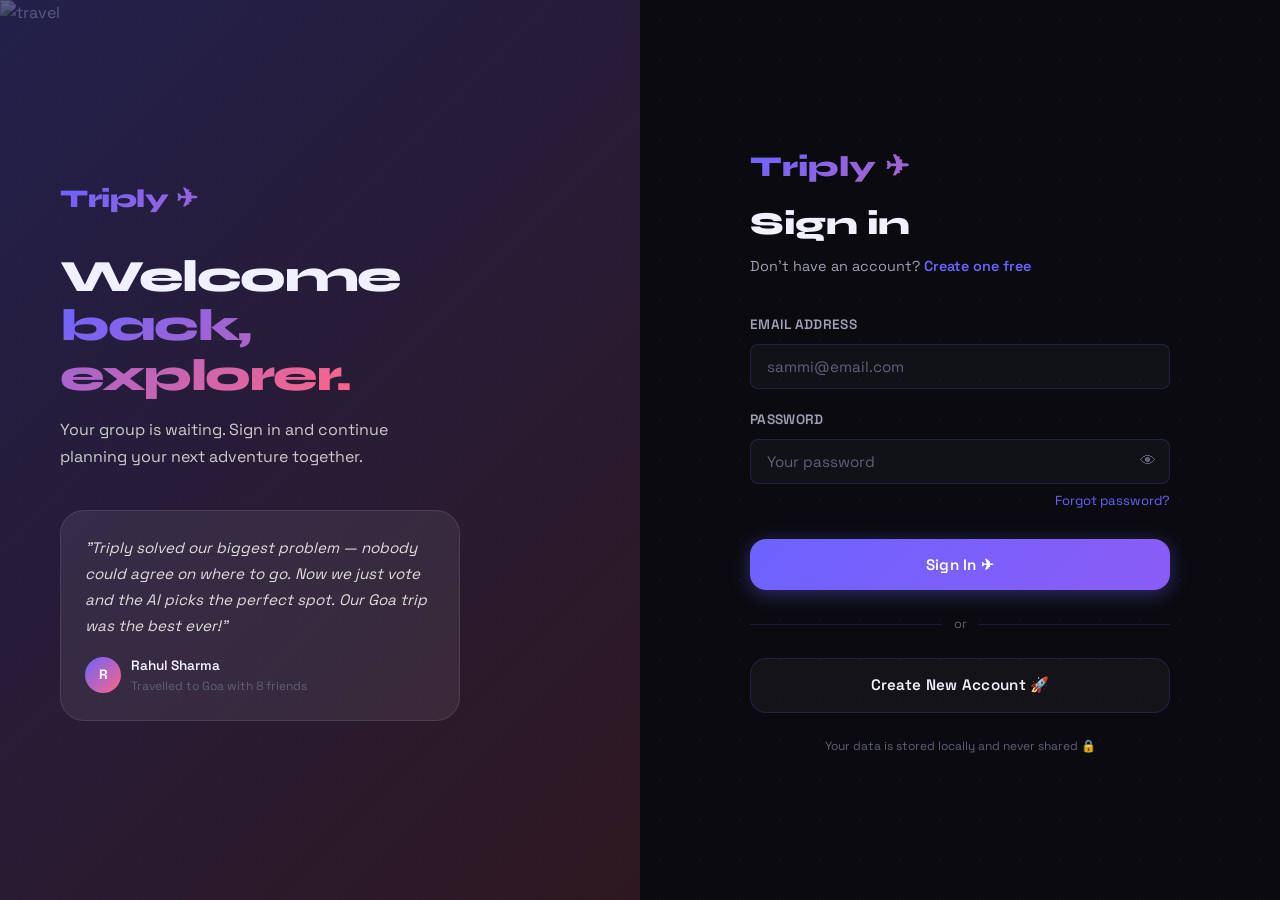
==== frontend/dashboard.html @ b946ca3f "Add files via upload" ====
<!DOCTYPE html>
<html lang="en">
<head>
  <meta charset="UTF-8"/>
  <meta name="viewport" content="width=device-width, initial-scale=1.0"/>
  <title>Triply — Dashboard</title>
  <link rel="stylesheet" href="style.css"/>
  <style>
    .dashboard-page { padding-top: 80px; min-height: 100vh; }
    .dashboard-header {
      background: linear-gradient(135deg, rgba(108,99,255,0.1), rgba(255,101,132,0.08));
      border-bottom: 1px solid var(--border);
      padding: 48px 0;
      margin-bottom: 48px;
    }
    .profile-row {
      display: flex;
      align-items: center;
      gap: 24px;
      margin-bottom: 32px;
    }
    .profile-avatar {
      width: 80px; height: 80px;
      border-radius: 50%;
      background: linear-gradient(135deg, var(--accent-1), var(--accent-2));
      display: flex; align-items: center; justify-content: center;
      font-family: var(--font-display);
      font-size: 2rem;
      font-weight: 800;
      color: white;
      flex-shrink: 0;
      box-shadow: 0 0 30px rgba(108,99,255,0.4);
    }
    .profile-info h1 {
      font-family: var(--font-display);
      font-size: 2rem;
      font-weight: 800;
      letter-spacing: -1px;
      margin-bottom: 4px;
    }
    .profile-info p {
      color: var(--text-secondary);
      font-size: 0.9rem;
    }
    .profile-badges {
      display: flex;
      gap: 10px;
      flex-wrap: wrap;
      margin-top: 8px;
    }
    .profile-badge {
      display: inline-flex;
      align-items: center;
      gap: 6px;
      background: var(--bg-glass);
      border: 1px solid var(--border);
      border-radius: 50px;
      padding: 4px 12px;
      font-size: 0.78rem;
      color: var(--text-secondary);
    }
    .dashboard-grid {
      display: grid;
      grid-template-columns: 300px 1fr;
      gap: 32px;
      align-items: start;
    }
    .sidebar-card {
      background: var(--bg-card);
      border: 1px solid var(--border);
      border-radius: var(--radius-lg);
      padding: 24px;
      margin-bottom: 20px;
    }
    .sidebar-card h3 {
      font-family: var(--font-display);
      font-size: 0.85rem;
      font-weight: 700;
      color: var(--text-secondary);
      text-transform: uppercase;
      letter-spacing: 0.5px;
      margin-bottom: 16px;
    }
    .pref-tag {
      display: inline-block;
      background: rgba(108,99,255,0.12);
      color: var(--accent-1);
      border: 1px solid rgba(108,99,255,0.2);
      border-radius: 50px;
      padding: 4px 12px;
      font-size: 0.78rem;
      font-weight: 600;
      margin: 3px;
    }
    .info-row {
      display: flex;
      justify-content: space-between;
      align-items: center;
      padding: 10px 0;
      border-bottom: 1px solid var(--border);
      font-size: 0.88rem;
    }
    .info-row:last-child { border-bottom: none; }
    .info-label { color: var(--text-muted); }
    .info-value { font-weight: 600; color: var(--text-primary); }
    .quick-actions {
      display: grid;
      grid-template-columns: 1fr 1fr;
      gap: 12px;
      margin-bottom: 32px;
    }
    .quick-action {
      background: var(--bg-card);
      border: 1px solid var(--border);
      border-radius: var(--radius-lg);
      padding: 20px;
      cursor: pointer;
      transition: var(--transition);
      text-decoration: none;
      display: flex;
      flex-direction: column;
      gap: 8px;
    }
    .quick-action:hover {
      border-color: var(--border-hover);
      transform: translateY(-4px);
      box-shadow: var(--shadow-glow);
    }
    .quick-action-icon { font-size: 1.8rem; }
    .quick-action-title {
      font-family: var(--font-display);
      font-size: 0.95rem;
      font-weight: 700;
    }
    .quick-action-sub {
      font-size: 0.78rem;
      color: var(--text-secondary);
    }
    .groups-section h2 {
      font-family: var(--font-display);
      font-size: 1.3rem;
      font-weight: 700;
      margin-bottom: 16px;
    }
    .group-card {
      background: var(--bg-card);
      border: 1px solid var(--border);
      border-radius: var(--radius-lg);
      padding: 20px 24px;
      display: flex;
      align-items: center;
      gap: 16px;
      margin-bottom: 12px;
      transition: var(--transition);
      cursor: pointer;
    }
    .group-card:hover {
      border-color: var(--border-hover);
      box-shadow: var(--shadow-glow);
      transform: translateX(4px);
    }
    .group-icon {
      width: 48px; height: 48px;
      border-radius: var(--radius-md);
      background: linear-gradient(135deg, rgba(108,99,255,0.2), rgba(255,101,132,0.15));
      border: 1px solid rgba(108,99,255,0.3);
      display: flex; align-items: center; justify-content: center;
      font-size: 1.4rem;
      flex-shrink: 0;
    }
    .group-info { flex: 1; }
    .group-name {
      font-family: var(--font-display);
      font-size: 1rem;
      font-weight: 700;
      margin-bottom: 3px;
    }
    .group-meta {
      font-size: 0.8rem;
      color: var(--text-muted);
    }
    .group-arrow {
      color: var(--text-muted);
      font-size: 1.1rem;
      transition: var(--transition);
    }
    .group-card:hover .group-arrow {
      color: var(--accent-1);
      transform: translateX(4px);
    }
    .empty-state {
      text-align: center;
      padding: 48px 24px;
      background: var(--bg-card);
      border: 1px dashed var(--border);
      border-radius: var(--radius-lg);
    }
    .empty-emoji { font-size: 3rem; margin-bottom: 12px; display: block; }
    .empty-text  { color: var(--text-secondary); font-size: 0.9rem; margin-bottom: 20px; }
    .logout-btn {
      display: flex;
      align-items: center;
      gap: 8px;
      background: rgba(255,101,132,0.1);
      border: 1px solid rgba(255,101,132,0.2);
      border-radius: var(--radius-md);
      padding: 10px 16px;
      color: var(--accent-2);
      font-size: 0.85rem;
      font-weight: 600;
      cursor: pointer;
      transition: var(--transition);
    }
    .logout-btn:hover {
      background: rgba(255,101,132,0.2);
      border-color: var(--accent-2);
    }
    @media (max-width: 768px) {
      .dashboard-grid  { grid-template-columns: 1fr; }
      .quick-actions   { grid-template-columns: 1fr 1fr; }
      .profile-row     { flex-direction: column; text-align: center; }
      .profile-badges  { justify-content: center; }
    }
  </style>
</head>
<body>
  <div class="bg-grid"></div>

  <!-- NAVBAR -->
  <nav class="navbar">
    <div class="container">
      <a href="index.html" class="logo">Triply ✈</a>
      <ul class="nav-links">
        <li><a href="index.html">Home</a></li>
        <li><a href="vote.html">Vote</a></li>
        <li><a href="results.html">Results</a></li>
      </ul>
      <button class="logout-btn" onclick="logout()">🚪 Logout</button>
    </div>
  </nav>

  <div class="dashboard-page">

    <!-- HEADER -->
    <div class="dashboard-header">
      <div class="container">
        <div class="profile-row">
          <div class="profile-avatar" id="dashAvatar">U</div>
          <div class="profile-info">
            <h1 id="dashName">Loading...</h1>
            <p id="dashEmail">—</p>
            <div class="profile-badges">
              <span class="profile-badge">📱 <span id="dashPhone">—</span></span>
              <span class="profile-badge">🎂 <span id="dashDob">—</span></span>
              <span class="profile-badge">✈️ Triply Member</span>
            </div>
          </div>
        </div>

        <!-- Stats -->
        <div class="stats-grid" style="max-width: 600px;">
          <div class="stat-card">
            <div class="stat-value" id="dashGroups">0</div>
            <div class="stat-label">Groups</div>
          </div>
          <div class="stat-card">
            <div class="stat-value" id="dashBudget">—</div>
            <div class="stat-label">Budget Style</div>
          </div>
          <div class="stat-card">
            <div class="stat-value" id="dashDuration">—</div>
            <div class="stat-label">Avg Trip</div>
          </div>
          <div class="stat-card">
            <div class="stat-value" id="dashStyles">—</div>
            <div class="stat-label">Travel Styles</div>
          </div>
        </div>
      </div>
    </div>

    <!-- MAIN CONTENT -->
    <div class="container" style="padding-bottom: 80px;">
      <div class="dashboard-grid">

        <!-- SIDEBAR -->
        <div>
          <!-- Personal Info -->
          <div class="sidebar-card">
            <h3>👤 Personal Info</h3>
            <div class="info-row">
              <span class="info-label">Full Name</span>
              <span class="info-value" id="sidebarName">—</span>
            </div>
            <div class="info-row">
              <span class="info-label">Email</span>
              <span class="info-value" id="sidebarEmail" style="font-size:0.82rem;">—</span>
            </div>
            <div class="info-row">
              <span class="info-label">Phone</span>
              <span class="info-value" id="sidebarPhone">—</span>
            </div>
            <div class="info-row">
              <span class="info-label">Date of Birth</span>
              <span class="info-value" id="sidebarDob">—</span>
            </div>
            <div class="info-row">
              <span class="info-label">Member Since</span>
              <span class="info-value" id="sidebarJoined">—</span>
            </div>
          </div>

          <!-- Travel Preferences -->
          <div class="sidebar-card">
            <h3>🧳 Travel Preferences</h3>
            <div class="info-row">
              <span class="info-label">Budget</span>
              <span class="info-value" id="sidebarBudget">—</span>
            </div>
            <div class="info-row">
              <span class="info-label">Duration</span>
              <span class="info-value" id="sidebarDuration">—</span>
            </div>
            <div style="margin-top: 12px;">
              <div class="info-label" style="margin-bottom: 8px;">Travel Styles</div>
              <div id="sidebarStyleTags"></div>
            </div>
            <div style="margin-top: 12px;">
              <div class="info-label" style="margin-bottom: 8px;">Favourite Destinations</div>
              <div id="sidebarFavDests"></div>
            </div>
          </div>

          <!-- Danger zone -->
          <div class="sidebar-card" style="border-color: rgba(255,101,132,0.2);">
            <h3>⚙️ Account</h3>
            <button class="logout-btn w-full" onclick="logout()" style="width:100%;justify-content:center;">
              🚪 Sign Out
            </button>
          </div>
        </div>

        <!-- MAIN -->
        <div>

          <!-- Quick Actions -->
          <h2 style="font-family:var(--font-display);font-size:1.3rem;font-weight:700;margin-bottom:16px;">
            Quick Actions
          </h2>
          <div class="quick-actions">
            <a href="index.html#create-group" class="quick-action">
              <div class="quick-action-icon">🧑‍🤝‍🧑</div>
              <div class="quick-action-title">Create Group</div>
              <div class="quick-action-sub">Start a new trip with friends</div>
            </a>
            <a href="vote.html" class="quick-action">
              <div class="quick-action-icon">🗳️</div>
              <div class="quick-action-title">Vote Now</div>
              <div class="quick-action-sub">Swipe on destinations</div>
            </a>
            <a href="results.html" class="quick-action">
              <div class="quick-action-icon">✨</div>
              <div class="quick-action-title">View Results</div>
              <div class="quick-action-sub">See your group's picks</div>
            </a>
            <a href="index.html#destinations" class="quick-action">
              <div class="quick-action-icon">🌍</div>
              <div class="quick-action-title">Explore</div>
              <div class="quick-action-sub">Browse destinations</div>
            </a>
          </div>

          <!-- My Groups -->
          <div class="groups-section">
            <h2>🧳 My Groups</h2>
            <div id="groupsList">
              <!-- Filled by JS -->
            </div>
          </div>

        </div>
      </div>
    </div>
  </div>

  <div class="toast-container" id="toastContainer"></div>
  <script src="app.js"></script>
  <script>
    window.addEventListener('DOMContentLoaded', () => {
      const saved = localStorage.getItem('triply_user');
      if (!saved) {
        window.location.href = 'login.html';
        return;
      }

      try {
        const user  = JSON.parse(saved);
        const prefs = user.travel_preferences || {};

        // Header
        document.getElementById('dashAvatar').textContent  = user.name?.[0]?.toUpperCase() || 'U';
        document.getElementById('dashName').textContent    = user.name || '—';
        document.getElementById('dashEmail').textContent   = user.email || '—';
        document.getElementById('dashPhone').textContent   = user.phone || '—';
        document.getElementById('dashDob').textContent     = user.dob || '—';

        // Stats
        document.getElementById('dashGroups').textContent  = (user.groups || []).length;
        document.getElementById('dashBudget').textContent  = capitalize(prefs.budget || '—');
        document.getElementById('dashDuration').textContent= (prefs.trip_duration || '—') + (prefs.trip_duration ? 'd' : '');
        document.getElementById('dashStyles').textContent  = (prefs.travel_styles || []).length;

        // Sidebar personal
        document.getElementById('sidebarName').textContent    = user.name || '—';
        document.getElementById('sidebarEmail').textContent   = user.email || '—';
        document.getElementById('sidebarPhone').textContent   = user.phone || '—';
        document.getElementById('sidebarDob').textContent     = user.dob || '—';
        document.getElementById('sidebarJoined').textContent  = user.created_at
          ? new Date(user.created_at).toLocaleDateString('en-IN', {day:'numeric',month:'short',year:'numeric'})
          : 'Today';

        // Sidebar prefs
        document.getElementById('sidebarBudget').textContent   = capitalize(prefs.budget || '—');
        document.getElementById('sidebarDuration').textContent = prefs.trip_duration ? prefs.trip_duration + ' days' : '—';

        // Style tags
        const styleEl = document.getElementById('sidebarStyleTags');
        const styles  = prefs.travel_styles || [];
        styleEl.innerHTML = styles.length > 0
          ? styles.map(s => `<span class="pref-tag">${s}</span>`).join('')
          : '<span style="color:var(--text-muted);font-size:0.85rem;">Not set</span>';

        // Fav destinations
        const destEl = document.getElementById('sidebarFavDests');
        const dests  = prefs.fav_destinations || [];
        destEl.innerHTML = dests.length > 0
          ? dests.map(d => `<span class="pref-tag">✈️ ${d}</span>`).join('')
          : '<span style="color:var(--text-muted);font-size:0.85rem;">Not set</span>';

        // Groups
        renderGroups(user.groups || []);

      } catch(e) {
        window.location.href = 'login.html';
      }
    });

    function renderGroups(groups) {
      const list = document.getElementById('groupsList');
      if (!groups || groups.length === 0) {
        list.innerHTML = `
          <div class="empty-state">
            <span class="empty-emoji">✈️</span>
            <p class="empty-text">No groups yet! Create your first trip group.</p>
            <a href="index.html#create-group" class="btn btn-primary">
              Create a Group 🧑‍🤝‍🧑
            </a>
          </div>`;
        return;
      }

      list.innerHTML = groups.map((g, i) => `
        <div class="group-card" onclick="goToGroup('${g.group_id}')">
          <div class="group-icon">✈️</div>
          <div class="group-info">
            <div class="group-name">${g.group_name}</div>
            <div class="group-meta">
              ID: ${g.group_id} &nbsp;·&nbsp;
              Joined ${new Date(g.joined_at).toLocaleDateString('en-IN', {day:'numeric',month:'short',year:'numeric'})}
            </div>
          </div>
          <span class="group-arrow">→</span>
        </div>
      `).join('');
    }

    function goToGroup(groupId) {
      localStorage.setItem('triply_group_id', JSON.stringify(groupId));
      window.location.href = 'results.html';
    }

    function logout() {
      localStorage.removeItem('triply_user');
      localStorage.removeItem('triply_group_id');
      localStorage.removeItem('triply_voter_name');
      localStorage.removeItem('triply_group_name');
      showToast('Logged out successfully 👋');
      setTimeout(() => window.location.href = 'login.html', 800);
    }

    function capitalize(s) {
      return s ? s.charAt(0).toUpperCase() + s.slice(1) : '—';
    }
  </script>
</body>
</html>
---- frontend/style.css ----
/* ── Google Fonts ─────────────────────────────────────────────────────────── */
@import url('https://fonts.googleapis.com/css2?family=Syne:wght@400;600;700;800&family=Space+Grotesk:wght@300;400;500;600&display=swap');

/* ── CSS Variables ────────────────────────────────────────────────────────── */
:root {
  --bg-primary:    #0a0a0f;
  --bg-secondary:  #111118;
  --bg-card:       #16161f;
  --bg-glass:      rgba(255, 255, 255, 0.04);
  --accent-1:      #6c63ff;
  --accent-2:      #ff6584;
  --accent-3:      #43e97b;
  --accent-gold:   #ffd700;
  --text-primary:  #f0f0ff;
  --text-secondary:#a0a0b8;
  --text-muted:    #606078;
  --border:        rgba(108, 99, 255, 0.2);
  --border-hover:  rgba(108, 99, 255, 0.6);
  --shadow-glow:   0 0 40px rgba(108, 99, 255, 0.15);
  --shadow-card:   0 8px 32px rgba(0, 0, 0, 0.4);
  --radius-sm:     8px;
  --radius-md:     16px;
  --radius-lg:     24px;
  --radius-xl:     32px;
  --font-display:  'Syne', sans-serif;
  --font-body:     'Space Grotesk', sans-serif;
  --transition:    all 0.3s cubic-bezier(0.4, 0, 0.2, 1);
}

/* ── Reset ────────────────────────────────────────────────────────────────── */
*, *::before, *::after {
  margin: 0;
  padding: 0;
  box-sizing: border-box;
}

html { scroll-behavior: smooth; }

body {
  font-family: var(--font-body);
  background: var(--bg-primary);
  color: var(--text-primary);
  min-height: 100vh;
  overflow-x: hidden;
  line-height: 1.6;
}

/* ── Scrollbar ────────────────────────────────────────────────────────────── */
::-webkit-scrollbar { width: 6px; }
::-webkit-scrollbar-track { background: var(--bg-primary); }
::-webkit-scrollbar-thumb {
  background: var(--accent-1);
  border-radius: 3px;
}

/* ── Animated Background ──────────────────────────────────────────────────── */
.bg-animation {
  position: fixed;
  top: 0; left: 0;
  width: 100%; height: 100%;
  pointer-events: none;
  z-index: 0;
  overflow: hidden;
}

.bg-animation::before {
  content: '';
  position: absolute;
  width: 600px; height: 600px;
  background: radial-gradient(circle, rgba(108,99,255,0.08) 0%, transparent 70%);
  top: -200px; left: -200px;
  animation: float1 20s ease-in-out infinite;
}

.bg-animation::after {
  content: '';
  position: absolute;
  width: 500px; height: 500px;
  background: radial-gradient(circle, rgba(255,101,132,0.06) 0%, transparent 70%);
  bottom: -150px; right: -150px;
  animation: float2 25s ease-in-out infinite;
}

@keyframes float1 {
  0%, 100% { transform: translate(0, 0) scale(1); }
  33%       { transform: translate(100px, 50px) scale(1.1); }
  66%       { transform: translate(50px, 100px) scale(0.9); }
}

@keyframes float2 {
  0%, 100% { transform: translate(0, 0) scale(1); }
  33%       { transform: translate(-80px, -60px) scale(1.1); }
  66%       { transform: translate(-40px, -100px) scale(0.95); }
}

/* ── Grid dots background ─────────────────────────────────────────────────── */
.bg-grid {
  position: fixed;
  top: 0; left: 0;
  width: 100%; height: 100%;
  pointer-events: none;
  z-index: 0;
  background-image:
    radial-gradient(circle, rgba(108,99,255,0.15) 1px, transparent 1px);
  background-size: 40px 40px;
  opacity: 0.4;
}

/* ── Layout ───────────────────────────────────────────────────────────────── */
.container {
  max-width: 1100px;
  margin: 0 auto;
  padding: 0 24px;
  position: relative;
  z-index: 1;
}

/* ── Navbar ───────────────────────────────────────────────────────────────── */
.navbar {
  position: fixed;
  top: 0; left: 0; right: 0;
  z-index: 100;
  padding: 16px 0;
  background: rgba(10, 10, 15, 0.8);
  backdrop-filter: blur(20px);
  border-bottom: 1px solid var(--border);
}

.navbar .container {
  display: flex;
  align-items: center;
  justify-content: space-between;
}

.logo {
  font-family: var(--font-display);
  font-size: 1.6rem;
  font-weight: 800;
  background: linear-gradient(135deg, var(--accent-1), var(--accent-2));
  -webkit-background-clip: text;
  -webkit-text-fill-color: transparent;
  background-clip: text;
  text-decoration: none;
  letter-spacing: -0.5px;
}

.nav-links {
  display: flex;
  gap: 32px;
  list-style: none;
}

.nav-links a {
  color: var(--text-secondary);
  text-decoration: none;
  font-size: 0.9rem;
  font-weight: 500;
  transition: var(--transition);
  letter-spacing: 0.3px;
}

.nav-links a:hover { color: var(--accent-1); }

/* ── Hero Section ─────────────────────────────────────────────────────────── */
.hero {
  min-height: 100vh;
  display: flex;
  align-items: center;
  padding-top: 80px;
}

.hero-content {
  max-width: 700px;
}

.hero-badge {
  display: inline-flex;
  align-items: center;
  gap: 8px;
  background: var(--bg-glass);
  border: 1px solid var(--border);
  border-radius: 50px;
  padding: 8px 16px;
  font-size: 0.8rem;
  color: var(--accent-1);
  font-weight: 600;
  letter-spacing: 0.5px;
  text-transform: uppercase;
  margin-bottom: 24px;
  animation: fadeInUp 0.6s ease forwards;
}

.hero-badge::before {
  content: '';
  width: 6px; height: 6px;
  background: var(--accent-3);
  border-radius: 50%;
  animation: pulse 2s ease infinite;
}

@keyframes pulse {
  0%, 100% { opacity: 1; transform: scale(1); }
  50%       { opacity: 0.5; transform: scale(1.5); }
}

.hero h1 {
  font-family: var(--font-display);
  font-size: clamp(2.8rem, 6vw, 5rem);
  font-weight: 800;
  line-height: 1.1;
  letter-spacing: -2px;
  margin-bottom: 24px;
  animation: fadeInUp 0.6s ease 0.1s both;
}

.hero h1 .gradient-text {
  background: linear-gradient(135deg, var(--accent-1) 0%, var(--accent-2) 50%, var(--accent-gold) 100%);
  -webkit-background-clip: text;
  -webkit-text-fill-color: transparent;
  background-clip: text;
}

.hero p {
  font-size: 1.15rem;
  color: var(--text-secondary);
  margin-bottom: 40px;
  max-width: 540px;
  line-height: 1.8;
  animation: fadeInUp 0.6s ease 0.2s both;
}

.hero-buttons {
  display: flex;
  gap: 16px;
  flex-wrap: wrap;
  animation: fadeInUp 0.6s ease 0.3s both;
}

/* ── Buttons ──────────────────────────────────────────────────────────────── */
.btn {
  display: inline-flex;
  align-items: center;
  gap: 8px;
  padding: 14px 28px;
  border-radius: var(--radius-md);
  font-family: var(--font-body);
  font-size: 0.95rem;
  font-weight: 600;
  cursor: pointer;
  border: none;
  transition: var(--transition);
  text-decoration: none;
  letter-spacing: 0.3px;
  position: relative;
  overflow: hidden;
}

.btn::before {
  content: '';
  position: absolute;
  top: 0; left: -100%;
  width: 100%; height: 100%;
  background: linear-gradient(90deg, transparent, rgba(255,255,255,0.1), transparent);
  transition: left 0.5s ease;
}

.btn:hover::before { left: 100%; }

.btn-primary {
  background: linear-gradient(135deg, var(--accent-1), #8b5cf6);
  color: white;
  box-shadow: 0 4px 20px rgba(108,99,255,0.4);
}

.btn-primary:hover {
  transform: translateY(-2px);
  box-shadow: 0 8px 30px rgba(108,99,255,0.6);
}

.btn-secondary {
  background: var(--bg-glass);
  color: var(--text-primary);
  border: 1px solid var(--border);
}

.btn-secondary:hover {
  border-color: var(--border-hover);
  background: rgba(108,99,255,0.1);
  transform: translateY(-2px);
}

.btn-danger {
  background: linear-gradient(135deg, var(--accent-2), #ff4757);
  color: white;
  box-shadow: 0 4px 20px rgba(255,101,132,0.4);
}

.btn-success {
  background: linear-gradient(135deg, var(--accent-3), #00b09b);
  color: #0a0a0f;
  font-weight: 700;
  box-shadow: 0 4px 20px rgba(67,233,123,0.4);
}

.btn-success:hover {
  transform: translateY(-2px);
  box-shadow: 0 8px 30px rgba(67,233,123,0.6);
}

.btn-lg {
  padding: 18px 36px;
  font-size: 1.05rem;
  border-radius: var(--radius-lg);
}

.btn-sm {
  padding: 8px 16px;
  font-size: 0.85rem;
  border-radius: var(--radius-sm);
}

.btn:disabled {
  opacity: 0.5;
  cursor: not-allowed;
  transform: none !important;
}

/* ── Cards ────────────────────────────────────────────────────────────────── */
.card {
  background: var(--bg-card);
  border: 1px solid var(--border);
  border-radius: var(--radius-lg);
  padding: 32px;
  transition: var(--transition);
  position: relative;
  overflow: hidden;
}

.card::before {
  content: '';
  position: absolute;
  top: 0; left: 0; right: 0;
  height: 1px;
  background: linear-gradient(90deg, transparent, var(--accent-1), transparent);
  opacity: 0;
  transition: var(--transition);
}

.card:hover::before { opacity: 1; }

.card:hover {
  border-color: var(--border-hover);
  box-shadow: var(--shadow-glow);
  transform: translateY(-4px);
}

.card-glass {
  background: var(--bg-glass);
  backdrop-filter: blur(20px);
  border: 1px solid var(--border);
  border-radius: var(--radius-lg);
  padding: 32px;
}

/* ── Section titles ───────────────────────────────────────────────────────── */
.section-title {
  font-family: var(--font-display);
  font-size: clamp(1.8rem, 4vw, 2.8rem);
  font-weight: 800;
  letter-spacing: -1px;
  margin-bottom: 12px;
}

.section-subtitle {
  color: var(--text-secondary);
  font-size: 1rem;
  margin-bottom: 48px;
  max-width: 500px;
}

/* ── Features Grid ────────────────────────────────────────────────────────── */
.features-grid {
  display: grid;
  grid-template-columns: repeat(auto-fit, minmax(280px, 1fr));
  gap: 24px;
  margin: 64px 0;
}

.feature-card {
  background: var(--bg-card);
  border: 1px solid var(--border);
  border-radius: var(--radius-lg);
  padding: 32px;
  transition: var(--transition);
  position: relative;
  overflow: hidden;
}

.feature-card:hover {
  border-color: var(--border-hover);
  box-shadow: var(--shadow-glow);
  transform: translateY(-6px);
}

.feature-icon {
  width: 52px; height: 52px;
  border-radius: var(--radius-md);
  display: flex;
  align-items: center;
  justify-content: center;
  font-size: 1.5rem;
  margin-bottom: 20px;
}

.feature-icon.purple { background: rgba(108,99,255,0.15); }
.feature-icon.pink   { background: rgba(255,101,132,0.15); }
.feature-icon.green  { background: rgba(67,233,123,0.15); }
.feature-icon.gold   { background: rgba(255,215,0,0.15); }

.feature-card h3 {
  font-family: var(--font-display);
  font-size: 1.2rem;
  font-weight: 700;
  margin-bottom: 10px;
}

.feature-card p {
  color: var(--text-secondary);
  font-size: 0.9rem;
  line-height: 1.7;
}

/* ── Forms ────────────────────────────────────────────────────────────────── */
.form-group {
  margin-bottom: 20px;
}

.form-label {
  display: block;
  font-size: 0.85rem;
  font-weight: 600;
  color: var(--text-secondary);
  margin-bottom: 8px;
  letter-spacing: 0.3px;
  text-transform: uppercase;
}

.form-input {
  width: 100%;
  background: var(--bg-secondary);
  border: 1px solid var(--border);
  border-radius: var(--radius-sm);
  padding: 12px 16px;
  color: var(--text-primary);
  font-family: var(--font-body);
  font-size: 0.95rem;
  transition: var(--transition);
  outline: none;
}

.form-input:focus {
  border-color: var(--accent-1);
  box-shadow: 0 0 0 3px rgba(108,99,255,0.15);
}

.form-input::placeholder { color: var(--text-muted); }

select.form-input option {
  background: var(--bg-secondary);
  color: var(--text-primary);
}

/* ── Tag chips ────────────────────────────────────────────────────────────── */
.tags-container {
  display: flex;
  flex-wrap: wrap;
  gap: 10px;
  margin-top: 8px;
}

.tag {
  padding: 8px 16px;
  border-radius: 50px;
  border: 1px solid var(--border);
  background: var(--bg-glass);
  color: var(--text-secondary);
  font-size: 0.85rem;
  font-weight: 500;
  cursor: pointer;
  transition: var(--transition);
  user-select: none;
}

.tag:hover {
  border-color: var(--accent-1);
  color: var(--accent-1);
}

.tag.selected {
  background: rgba(108,99,255,0.2);
  border-color: var(--accent-1);
  color: var(--accent-1);
}

/* ── Vote Card (swipe style) ──────────────────────────────────────────────── */
.vote-card-container {
  position: relative;
  width: 100%;
  max-width: 420px;
  margin: 0 auto;
  height: 520px;
}

.vote-card {
  position: absolute;
  width: 100%;
  height: 100%;
  background: var(--bg-card);
  border: 1px solid var(--border);
  border-radius: var(--radius-xl);
  padding: 40px 32px;
  display: flex;
  flex-direction: column;
  align-items: center;
  justify-content: center;
  text-align: center;
  cursor: grab;
  transition: transform 0.3s ease, box-shadow 0.3s ease;
  user-select: none;
  box-shadow: var(--shadow-card);
}

.vote-card:active { cursor: grabbing; }

.vote-card.dragging { transition: none; }

.vote-card.like {
  border-color: var(--accent-3);
  box-shadow: 0 0 40px rgba(67,233,123,0.3);
}

.vote-card.dislike {
  border-color: var(--accent-2);
  box-shadow: 0 0 40px rgba(255,101,132,0.3);
}

.vote-card-emoji {
  font-size: 4rem;
  margin-bottom: 16px;
}

.vote-card h2 {
  font-family: var(--font-display);
  font-size: 1.8rem;
  font-weight: 800;
  margin-bottom: 8px;
}

.vote-card p {
  color: var(--text-secondary);
  font-size: 0.95rem;
  line-height: 1.6;
  margin-bottom: 20px;
}

.vote-card-tags {
  display: flex;
  flex-wrap: wrap;
  gap: 6px;
  justify-content: center;
}

.vote-card-tag {
  padding: 4px 12px;
  background: rgba(108,99,255,0.15);
  border-radius: 50px;
  font-size: 0.75rem;
  color: var(--accent-1);
  font-weight: 500;
}

/* ── Vote Actions ─────────────────────────────────────────────────────────── */
.vote-actions {
  display: flex;
  justify-content: center;
  gap: 24px;
  margin-top: 32px;
}

.vote-btn {
  width: 64px; height: 64px;
  border-radius: 50%;
  border: 2px solid var(--border);
  background: var(--bg-card);
  display: flex;
  align-items: center;
  justify-content: center;
  font-size: 1.6rem;
  cursor: pointer;
  transition: var(--transition);
}

.vote-btn.yes:hover {
  border-color: var(--accent-3);
  background: rgba(67,233,123,0.15);
  transform: scale(1.15);
  box-shadow: 0 0 20px rgba(67,233,123,0.4);
}

.vote-btn.no:hover {
  border-color: var(--accent-2);
  background: rgba(255,101,132,0.15);
  transform: scale(1.15);
  box-shadow: 0 0 20px rgba(255,101,132,0.4);
}

.vote-btn.maybe:hover {
  border-color: var(--accent-gold);
  background: rgba(255,215,0,0.15);
  transform: scale(1.15);
  box-shadow: 0 0 20px rgba(255,215,0,0.4);
}

/* ── Progress Bar ─────────────────────────────────────────────────────────── */
.progress-bar {
  width: 100%;
  height: 4px;
  background: var(--bg-secondary);
  border-radius: 2px;
  overflow: hidden;
  margin-bottom: 32px;
}

.progress-fill {
  height: 100%;
  background: linear-gradient(90deg, var(--accent-1), var(--accent-2));
  border-radius: 2px;
  transition: width 0.5s cubic-bezier(0.4, 0, 0.2, 1);
}

/* ── Results ──────────────────────────────────────────────────────────────── */
.results-header {
  text-align: center;
  padding: 80px 0 48px;
}

.winner-card {
  background: linear-gradient(135deg, rgba(108,99,255,0.15), rgba(255,101,132,0.1));
  border: 1px solid var(--accent-1);
  border-radius: var(--radius-xl);
  padding: 48px;
  text-align: center;
  margin-bottom: 48px;
  position: relative;
  overflow: hidden;
}

.winner-card::before {
  content: '';
  position: absolute;
  top: -50%; left: -50%;
  width: 200%; height: 200%;
  background: conic-gradient(
    from 0deg,
    transparent 0deg,
    rgba(108,99,255,0.05) 60deg,
    transparent 120deg
  );
  animation: rotate 8s linear infinite;
}

@keyframes rotate {
  from { transform: rotate(0deg); }
  to   { transform: rotate(360deg); }
}

.winner-label {
  font-size: 0.8rem;
  font-weight: 700;
  letter-spacing: 2px;
  text-transform: uppercase;
  color: var(--accent-gold);
  margin-bottom: 16px;
}

.winner-destination {
  font-family: var(--font-display);
  font-size: clamp(2.5rem, 6vw, 4.5rem);
  font-weight: 800;
  letter-spacing: -2px;
  background: linear-gradient(135deg, var(--accent-1), var(--accent-2), var(--accent-gold));
  -webkit-background-clip: text;
  -webkit-text-fill-color: transparent;
  background-clip: text;
  margin-bottom: 16px;
}

/* ── Score bars ───────────────────────────────────────────────────────────── */
.score-bar {
  display: flex;
  align-items: center;
  gap: 16px;
  margin-bottom: 16px;
}

.score-label {
  min-width: 120px;
  font-size: 0.9rem;
  font-weight: 600;
}

.score-track {
  flex: 1;
  height: 8px;
  background: var(--bg-secondary);
  border-radius: 4px;
  overflow: hidden;
}

.score-fill {
  height: 100%;
  background: linear-gradient(90deg, var(--accent-1), var(--accent-2));
  border-radius: 4px;
  width: 0%;
  transition: width 1s cubic-bezier(0.4, 0, 0.2, 1);
}

.score-pct {
  min-width: 45px;
  text-align: right;
  font-size: 0.85rem;
  color: var(--accent-1);
  font-weight: 600;
}

/* ── Stats grid ───────────────────────────────────────────────────────────── */
.stats-grid {
  display: grid;
  grid-template-columns: repeat(auto-fit, minmax(160px, 1fr));
  gap: 16px;
  margin: 32px 0;
}

.stat-card {
  background: var(--bg-card);
  border: 1px solid var(--border);
  border-radius: var(--radius-md);
  padding: 24px;
  text-align: center;
  transition: var(--transition);
}

.stat-card:hover {
  border-color: var(--border-hover);
  transform: translateY(-4px);
}

.stat-value {
  font-family: var(--font-display);
  font-size: 2rem;
  font-weight: 800;
  color: var(--accent-1);
  line-height: 1;
  margin-bottom: 8px;
}

.stat-label {
  font-size: 0.8rem;
  color: var(--text-secondary);
  text-transform: uppercase;
  letter-spacing: 0.5px;
  font-weight: 600;
}

/* ── Map container ────────────────────────────────────────────────────────── */
#map {
  width: 100%;
  height: 400px;
  border-radius: var(--radius-lg);
  border: 1px solid var(--border);
  overflow: hidden;
  z-index: 1;
}

/* ── Conflict alerts ──────────────────────────────────────────────────────── */
.conflict-alert {
  background: rgba(255,101,132,0.1);
  border: 1px solid rgba(255,101,132,0.3);
  border-radius: var(--radius-md);
  padding: 16px 20px;
  margin-bottom: 12px;
  display: flex;
  align-items: flex-start;
  gap: 12px;
}

.conflict-icon { font-size: 1.1rem; flex-shrink: 0; }

.conflict-text {
  font-size: 0.9rem;
  color: var(--text-secondary);
  line-height: 1.5;
}

/* ── Toast notifications ──────────────────────────────────────────────────── */
.toast-container {
  position: fixed;
  bottom: 24px;
  right: 24px;
  z-index: 1000;
  display: flex;
  flex-direction: column;
  gap: 8px;
}

.toast {
  background: var(--bg-card);
  border: 1px solid var(--border);
  border-radius: var(--radius-md);
  padding: 14px 20px;
  display: flex;
  align-items: center;
  gap: 10px;
  font-size: 0.9rem;
  box-shadow: var(--shadow-card);
  animation: slideIn 0.3s ease forwards;
  max-width: 320px;
}

.toast.success { border-color: var(--accent-3); }
.toast.error   { border-color: var(--accent-2); }

@keyframes slideIn {
  from { transform: translateX(100%); opacity: 0; }
  to   { transform: translateX(0); opacity: 1; }
}

@keyframes slideOut {
  from { transform: translateX(0); opacity: 1; }
  to   { transform: translateX(100%); opacity: 0; }
}

/* ── Loading spinner ──────────────────────────────────────────────────────── */
.spinner {
  width: 40px; height: 40px;
  border: 3px solid var(--border);
  border-top-color: var(--accent-1);
  border-radius: 50%;
  animation: spin 0.8s linear infinite;
  margin: 0 auto;
}

@keyframes spin {
  to { transform: rotate(360deg); }
}

.loading-overlay {
  position: fixed;
  inset: 0;
  background: rgba(10,10,15,0.8);
  backdrop-filter: blur(8px);
  z-index: 200;
  display: flex;
  flex-direction: column;
  align-items: center;
  justify-content: center;
  gap: 16px;
}

.loading-text {
  font-family: var(--font-display);
  font-size: 1.1rem;
  color: var(--text-secondary);
  animation: blink 1.5s ease infinite;
}

@keyframes blink {
  0%, 100% { opacity: 1; }
  50%       { opacity: 0.4; }
}

/* ── Member chips ─────────────────────────────────────────────────────────── */
.member-chip {
  display: inline-flex;
  align-items: center;
  gap: 8px;
  background: var(--bg-glass);
  border: 1px solid var(--border);
  border-radius: 50px;
  padding: 6px 12px 6px 6px;
  font-size: 0.85rem;
  color: var(--text-secondary);
  margin: 4px;
}

.member-avatar {
  width: 24px; height: 24px;
  border-radius: 50%;
  background: linear-gradient(135deg, var(--accent-1), var(--accent-2));
  display: flex;
  align-items: center;
  justify-content: center;
  font-size: 0.7rem;
  font-weight: 700;
  color: white;
}

.member-remove {
  cursor: pointer;
  color: var(--text-muted);
  font-size: 0.9rem;
  transition: var(--transition);
  margin-left: 4px;
}

.member-remove:hover { color: var(--accent-2); }

/* ── Step indicator ───────────────────────────────────────────────────────── */
.steps {
  display: flex;
  align-items: center;
  justify-content: center;
  gap: 0;
  margin-bottom: 48px;
}

.step {
  display: flex;
  align-items: center;
  gap: 10px;
  position: relative;
}

.step-circle {
  width: 36px; height: 36px;
  border-radius: 50%;
  background: var(--bg-secondary);
  border: 2px solid var(--border);
  display: flex;
  align-items: center;
  justify-content: center;
  font-size: 0.85rem;
  font-weight: 700;
  color: var(--text-muted);
  transition: var(--transition);
  z-index: 1;
}

.step.active .step-circle {
  background: var(--accent-1);
  border-color: var(--accent-1);
  color: white;
  box-shadow: 0 0 16px rgba(108,99,255,0.5);
}

.step.done .step-circle {
  background: var(--accent-3);
  border-color: var(--accent-3);
  color: #0a0a0f;
}

.step-label {
  font-size: 0.8rem;
  font-weight: 600;
  color: var(--text-muted);
  white-space: nowrap;
}

.step.active .step-label { color: var(--accent-1); }
.step.done  .step-label  { color: var(--accent-3); }

.step-line {
  width: 60px; height: 2px;
  background: var(--border);
  margin: 0 8px;
}

.step-line.done { background: var(--accent-3); }

/* ── Destination recommendation card ─────────────────────────────────────── */
.rec-card {
  background: var(--bg-card);
  border: 1px solid var(--border);
  border-radius: var(--radius-lg);
  padding: 24px;
  display: flex;
  align-items: center;
  gap: 20px;
  transition: var(--transition);
  margin-bottom: 16px;
  cursor: pointer;
}

.rec-card:hover {
  border-color: var(--border-hover);
  box-shadow: var(--shadow-glow);
  transform: translateX(4px);
}

.rec-rank {
  font-family: var(--font-display);
  font-size: 2rem;
  font-weight: 800;
  color: var(--text-muted);
  min-width: 40px;
}

.rec-rank.top { color: var(--accent-gold); }

.rec-info { flex: 1; }

.rec-name {
  font-family: var(--font-display);
  font-size: 1.3rem;
  font-weight: 700;
  margin-bottom: 4px;
}

.rec-desc {
  font-size: 0.85rem;
  color: var(--text-secondary);
  margin-bottom: 8px;
}

.rec-meta {
  display: flex;
  gap: 12px;
  font-size: 0.8rem;
  color: var(--text-muted);
}

.rec-match {
  font-family: var(--font-display);
  font-size: 1.5rem;
  font-weight: 800;
  color: var(--accent-3);
}

/* ── Itinerary day card ───────────────────────────────────────────────────── */
.day-card {
  background: var(--bg-card);
  border: 1px solid var(--border);
  border-radius: var(--radius-lg);
  margin-bottom: 16px;
  overflow: hidden;
  transition: var(--transition);
}

.day-header {
  padding: 20px 24px;
  display: flex;
  align-items: center;
  gap: 16px;
  cursor: pointer;
  border-bottom: 1px solid transparent;
  transition: var(--transition);
}

.day-header:hover { background: var(--bg-glass); }
.day-header.open  { border-bottom-color: var(--border); }

.day-number {
  font-family: var(--font-display);
  font-size: 1.8rem;
  font-weight: 800;
  color: var(--accent-1);
  line-height: 1;
  min-width: 48px;
}

.day-title {
  font-weight: 600;
  font-size: 1rem;
}

.day-body {
  padding: 0 24px;
  max-height: 0;
  overflow: hidden;
  transition: max-height 0.4s ease, padding 0.3s ease;
}

.day-body.open {
  max-height: 500px;
  padding: 20px 24px;
}

.activity {
  display: flex;
  gap: 16px;
  padding: 12px 0;
  border-bottom: 1px solid var(--border);
}

.activity:last-child { border-bottom: none; }

.activity-dot {
  width: 8px; height: 8px;
  border-radius: 50%;
  background: var(--accent-1);
  margin-top: 6px;
  flex-shrink: 0;
}

.activity-name {
  font-weight: 600;
  font-size: 0.95rem;
  margin-bottom: 2px;
}

.activity-type {
  font-size: 0.8rem;
  color: var(--text-muted);
}

/* ── Animations ───────────────────────────────────────────────────────────── */
@keyframes fadeInUp {
  from { opacity: 0; transform: translateY(24px); }
  to   { opacity: 1; transform: translateY(0); }
}

@keyframes fadeIn {
  from { opacity: 0; }
  to   { opacity: 1; }
}

.animate-in {
  animation: fadeInUp 0.5s ease forwards;
}

/* stagger children */
.stagger > * { opacity: 0; animation: fadeInUp 0.5s ease forwards; }
.stagger > *:nth-child(1) { animation-delay: 0.05s; }
.stagger > *:nth-child(2) { animation-delay: 0.10s; }
.stagger > *:nth-child(3) { animation-delay: 0.15s; }
.stagger > *:nth-child(4) { animation-delay: 0.20s; }
.stagger > *:nth-child(5) { animation-delay: 0.25s; }
.stagger > *:nth-child(6) { animation-delay: 0.30s; }

/* ── Responsive ───────────────────────────────────────────────────────────── */
@media (max-width: 768px) {
  .hero h1   { font-size: 2.4rem; letter-spacing: -1px; }
  .hero p    { font-size: 1rem; }
  .features-grid { grid-template-columns: 1fr; }
  .nav-links { display: none; }
  .steps     { gap: 4px; }
  .step-line { width: 30px; }
  .step-label { display: none; }
  .winner-destination { font-size: 2.5rem; }
  .vote-card-container { height: 440px; }
}

/* ── Utility ──────────────────────────────────────────────────────────────── */
.text-center  { text-align: center; }
.text-muted   { color: var(--text-secondary); }
.text-accent  { color: var(--accent-1); }
.text-success { color: var(--accent-3); }
.text-danger  { color: var(--accent-2); }
.text-gold    { color: var(--accent-gold); }
.mt-8  { margin-top: 8px; }
.mt-16 { margin-top: 16px; }
.mt-24 { margin-top: 24px; }
.mt-32 { margin-top: 32px; }
.mt-48 { margin-top: 48px; }
.mb-8  { margin-bottom: 8px; }
.mb-16 { margin-bottom: 16px; }
.mb-24 { margin-bottom: 24px; }
.mb-32 { margin-bottom: 32px; }
.flex  { display: flex; }
.flex-center { display: flex; align-items: center; justify-content: center; }
.gap-8  { gap: 8px; }
.gap-16 { gap: 16px; }
.gap-24 { gap: 24px; }
.hidden { display: none !important; }
.w-full { width: 100%; }
.pt-80  { padding-top: 80px; }
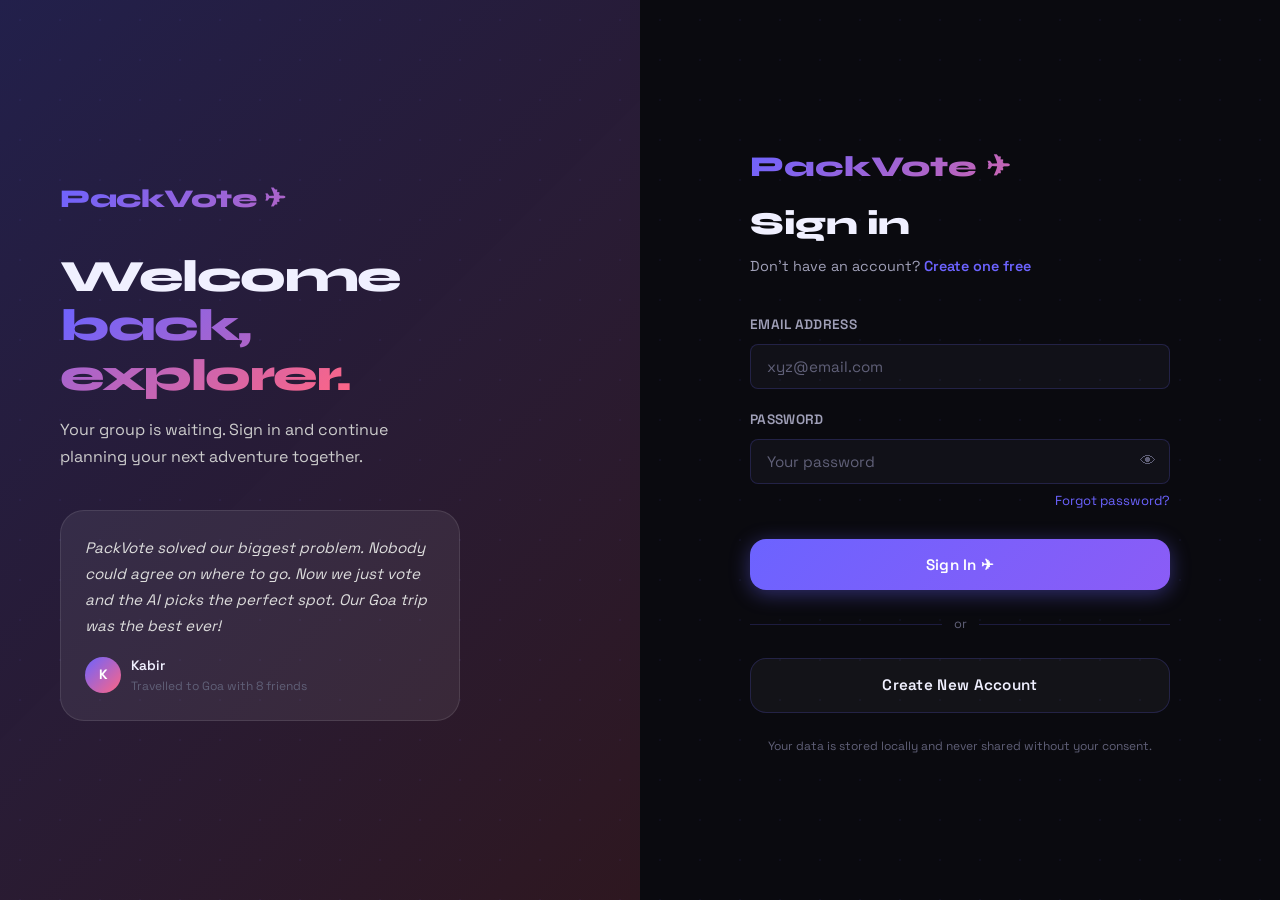
==== commit 89f6b321: "Dashboard Created Dashboard Created" ====
--- a/frontend/dashboard.html
+++ b/frontend/dashboard.html
@@ -1,496 +1,767 @@
-<!DOCTYPE html>
-<html lang="en">
-<head>
-  <meta charset="UTF-8"/>
-  <meta name="viewport" content="width=device-width, initial-scale=1.0"/>
-  <title>Triply — Dashboard</title>
-  <link rel="stylesheet" href="style.css"/>
-  <style>
-    .dashboard-page { padding-top: 80px; min-height: 100vh; }
-    .dashboard-header {
-      background: linear-gradient(135deg, rgba(108,99,255,0.1), rgba(255,101,132,0.08));
-      border-bottom: 1px solid var(--border);
-      padding: 48px 0;
-      margin-bottom: 48px;
-    }
-    .profile-row {
-      display: flex;
-      align-items: center;
-      gap: 24px;
-      margin-bottom: 32px;
-    }
-    .profile-avatar {
-      width: 80px; height: 80px;
-      border-radius: 50%;
-      background: linear-gradient(135deg, var(--accent-1), var(--accent-2));
-      display: flex; align-items: center; justify-content: center;
-      font-family: var(--font-display);
-      font-size: 2rem;
-      font-weight: 800;
-      color: white;
-      flex-shrink: 0;
-      box-shadow: 0 0 30px rgba(108,99,255,0.4);
-    }
-    .profile-info h1 {
-      font-family: var(--font-display);
-      font-size: 2rem;
-      font-weight: 800;
-      letter-spacing: -1px;
-      margin-bottom: 4px;
-    }
-    .profile-info p {
-      color: var(--text-secondary);
-      font-size: 0.9rem;
-    }
-    .profile-badges {
-      display: flex;
-      gap: 10px;
-      flex-wrap: wrap;
-      margin-top: 8px;
-    }
-    .profile-badge {
-      display: inline-flex;
-      align-items: center;
-      gap: 6px;
-      background: var(--bg-glass);
-      border: 1px solid var(--border);
-      border-radius: 50px;
-      padding: 4px 12px;
-      font-size: 0.78rem;
-      color: var(--text-secondary);
-    }
-    .dashboard-grid {
-      display: grid;
-      grid-template-columns: 300px 1fr;
-      gap: 32px;
-      align-items: start;
-    }
-    .sidebar-card {
-      background: var(--bg-card);
-      border: 1px solid var(--border);
-      border-radius: var(--radius-lg);
-      padding: 24px;
-      margin-bottom: 20px;
-    }
-    .sidebar-card h3 {
-      font-family: var(--font-display);
-      font-size: 0.85rem;
-      font-weight: 700;
-      color: var(--text-secondary);
-      text-transform: uppercase;
-      letter-spacing: 0.5px;
-      margin-bottom: 16px;
-    }
-    .pref-tag {
-      display: inline-block;
-      background: rgba(108,99,255,0.12);
-      color: var(--accent-1);
-      border: 1px solid rgba(108,99,255,0.2);
-      border-radius: 50px;
-      padding: 4px 12px;
-      font-size: 0.78rem;
-      font-weight: 600;
-      margin: 3px;
-    }
-    .info-row {
-      display: flex;
-      justify-content: space-between;
-      align-items: center;
-      padding: 10px 0;
-      border-bottom: 1px solid var(--border);
-      font-size: 0.88rem;
-    }
-    .info-row:last-child { border-bottom: none; }
-    .info-label { color: var(--text-muted); }
-    .info-value { font-weight: 600; color: var(--text-primary); }
-    .quick-actions {
-      display: grid;
-      grid-template-columns: 1fr 1fr;
-      gap: 12px;
-      margin-bottom: 32px;
-    }
-    .quick-action {
-      background: var(--bg-card);
-      border: 1px solid var(--border);
-      border-radius: var(--radius-lg);
-      padding: 20px;
-      cursor: pointer;
-      transition: var(--transition);
-      text-decoration: none;
-      display: flex;
-      flex-direction: column;
-      gap: 8px;
-    }
-    .quick-action:hover {
-      border-color: var(--border-hover);
-      transform: translateY(-4px);
-      box-shadow: var(--shadow-glow);
-    }
-    .quick-action-icon { font-size: 1.8rem; }
-    .quick-action-title {
-      font-family: var(--font-display);
-      font-size: 0.95rem;
-      font-weight: 700;
-    }
-    .quick-action-sub {
-      font-size: 0.78rem;
-      color: var(--text-secondary);
-    }
-    .groups-section h2 {
-      font-family: var(--font-display);
-      font-size: 1.3rem;
-      font-weight: 700;
-      margin-bottom: 16px;
-    }
-    .group-card {
-      background: var(--bg-card);
-      border: 1px solid var(--border);
-      border-radius: var(--radius-lg);
-      padding: 20px 24px;
-      display: flex;
-      align-items: center;
-      gap: 16px;
-      margin-bottom: 12px;
-      transition: var(--transition);
-      cursor: pointer;
-    }
-    .group-card:hover {
-      border-color: var(--border-hover);
-      box-shadow: var(--shadow-glow);
-      transform: translateX(4px);
-    }
-    .group-icon {
-      width: 48px; height: 48px;
-      border-radius: var(--radius-md);
-      background: linear-gradient(135deg, rgba(108,99,255,0.2), rgba(255,101,132,0.15));
-      border: 1px solid rgba(108,99,255,0.3);
-      display: flex; align-items: center; justify-content: center;
-      font-size: 1.4rem;
-      flex-shrink: 0;
-    }
-    .group-info { flex: 1; }
-    .group-name {
-      font-family: var(--font-display);
-      font-size: 1rem;
-      font-weight: 700;
-      margin-bottom: 3px;
-    }
-    .group-meta {
-      font-size: 0.8rem;
-      color: var(--text-muted);
-    }
-    .group-arrow {
-      color: var(--text-muted);
-      font-size: 1.1rem;
-      transition: var(--transition);
-    }
-    .group-card:hover .group-arrow {
-      color: var(--accent-1);
-      transform: translateX(4px);
-    }
-    .empty-state {
-      text-align: center;
-      padding: 48px 24px;
-      background: var(--bg-card);
-      border: 1px dashed var(--border);
-      border-radius: var(--radius-lg);
-    }
-    .empty-emoji { font-size: 3rem; margin-bottom: 12px; display: block; }
-    .empty-text  { color: var(--text-secondary); font-size: 0.9rem; margin-bottom: 20px; }
-    .logout-btn {
-      display: flex;
-      align-items: center;
-      gap: 8px;
-      background: rgba(255,101,132,0.1);
-      border: 1px solid rgba(255,101,132,0.2);
-      border-radius: var(--radius-md);
-      padding: 10px 16px;
-      color: var(--accent-2);
-      font-size: 0.85rem;
-      font-weight: 600;
-      cursor: pointer;
-      transition: var(--transition);
-    }
-    .logout-btn:hover {
-      background: rgba(255,101,132,0.2);
-      border-color: var(--accent-2);
-    }
-    @media (max-width: 768px) {
-      .dashboard-grid  { grid-template-columns: 1fr; }
-      .quick-actions   { grid-template-columns: 1fr 1fr; }
-      .profile-row     { flex-direction: column; text-align: center; }
-      .profile-badges  { justify-content: center; }
-    }
-  </style>
-</head>
-<body>
-  <div class="bg-grid"></div>
-
-  <!-- NAVBAR -->
-  <nav class="navbar">
-    <div class="container">
-      <a href="index.html" class="logo">Triply ✈</a>
-      <ul class="nav-links">
-        <li><a href="index.html">Home</a></li>
-        <li><a href="vote.html">Vote</a></li>
-        <li><a href="results.html">Results</a></li>
-      </ul>
-      <button class="logout-btn" onclick="logout()">🚪 Logout</button>
-    </div>
-  </nav>
-
-  <div class="dashboard-page">
-
-    <!-- HEADER -->
-    <div class="dashboard-header">
-      <div class="container">
-        <div class="profile-row">
-          <div class="profile-avatar" id="dashAvatar">U</div>
-          <div class="profile-info">
-            <h1 id="dashName">Loading...</h1>
-            <p id="dashEmail">—</p>
-            <div class="profile-badges">
-              <span class="profile-badge">📱 <span id="dashPhone">—</span></span>
-              <span class="profile-badge">🎂 <span id="dashDob">—</span></span>
-              <span class="profile-badge">✈️ Triply Member</span>
-            </div>
-          </div>
-        </div>
-
-        <!-- Stats -->
-        <div class="stats-grid" style="max-width: 600px;">
-          <div class="stat-card">
-            <div class="stat-value" id="dashGroups">0</div>
-            <div class="stat-label">Groups</div>
-          </div>
-          <div class="stat-card">
-            <div class="stat-value" id="dashBudget">—</div>
-            <div class="stat-label">Budget Style</div>
-          </div>
-          <div class="stat-card">
-            <div class="stat-value" id="dashDuration">—</div>
-            <div class="stat-label">Avg Trip</div>
-          </div>
-          <div class="stat-card">
-            <div class="stat-value" id="dashStyles">—</div>
-            <div class="stat-label">Travel Styles</div>
-          </div>
-        </div>
-      </div>
-    </div>
-
-    <!-- MAIN CONTENT -->
-    <div class="container" style="padding-bottom: 80px;">
-      <div class="dashboard-grid">
-
-        <!-- SIDEBAR -->
-        <div>
-          <!-- Personal Info -->
-          <div class="sidebar-card">
-            <h3>👤 Personal Info</h3>
-            <div class="info-row">
-              <span class="info-label">Full Name</span>
-              <span class="info-value" id="sidebarName">—</span>
-            </div>
-            <div class="info-row">
-              <span class="info-label">Email</span>
-              <span class="info-value" id="sidebarEmail" style="font-size:0.82rem;">—</span>
-            </div>
-            <div class="info-row">
-              <span class="info-label">Phone</span>
-              <span class="info-value" id="sidebarPhone">—</span>
-            </div>
-            <div class="info-row">
-              <span class="info-label">Date of Birth</span>
-              <span class="info-value" id="sidebarDob">—</span>
-            </div>
-            <div class="info-row">
-              <span class="info-label">Member Since</span>
-              <span class="info-value" id="sidebarJoined">—</span>
-            </div>
-          </div>
-
-          <!-- Travel Preferences -->
-          <div class="sidebar-card">
-            <h3>🧳 Travel Preferences</h3>
-            <div class="info-row">
-              <span class="info-label">Budget</span>
-              <span class="info-value" id="sidebarBudget">—</span>
-            </div>
-            <div class="info-row">
-              <span class="info-label">Duration</span>
-              <span class="info-value" id="sidebarDuration">—</span>
-            </div>
-            <div style="margin-top: 12px;">
-              <div class="info-label" style="margin-bottom: 8px;">Travel Styles</div>
-              <div id="sidebarStyleTags"></div>
-            </div>
-            <div style="margin-top: 12px;">
-              <div class="info-label" style="margin-bottom: 8px;">Favourite Destinations</div>
-              <div id="sidebarFavDests"></div>
-            </div>
-          </div>
-
-          <!-- Danger zone -->
-          <div class="sidebar-card" style="border-color: rgba(255,101,132,0.2);">
-            <h3>⚙️ Account</h3>
-            <button class="logout-btn w-full" onclick="logout()" style="width:100%;justify-content:center;">
-              🚪 Sign Out
-            </button>
-          </div>
-        </div>
-
-        <!-- MAIN -->
-        <div>
-
-          <!-- Quick Actions -->
-          <h2 style="font-family:var(--font-display);font-size:1.3rem;font-weight:700;margin-bottom:16px;">
-            Quick Actions
-          </h2>
-          <div class="quick-actions">
-            <a href="index.html#create-group" class="quick-action">
-              <div class="quick-action-icon">🧑‍🤝‍🧑</div>
-              <div class="quick-action-title">Create Group</div>
-              <div class="quick-action-sub">Start a new trip with friends</div>
-            </a>
-            <a href="vote.html" class="quick-action">
-              <div class="quick-action-icon">🗳️</div>
-              <div class="quick-action-title">Vote Now</div>
-              <div class="quick-action-sub">Swipe on destinations</div>
-            </a>
-            <a href="results.html" class="quick-action">
-              <div class="quick-action-icon">✨</div>
-              <div class="quick-action-title">View Results</div>
-              <div class="quick-action-sub">See your group's picks</div>
-            </a>
-            <a href="index.html#destinations" class="quick-action">
-              <div class="quick-action-icon">🌍</div>
-              <div class="quick-action-title">Explore</div>
-              <div class="quick-action-sub">Browse destinations</div>
-            </a>
-          </div>
-
-          <!-- My Groups -->
-          <div class="groups-section">
-            <h2>🧳 My Groups</h2>
-            <div id="groupsList">
-              <!-- Filled by JS -->
-            </div>
-          </div>
-
-        </div>
-      </div>
-    </div>
-  </div>
-
-  <div class="toast-container" id="toastContainer"></div>
-  <script src="app.js"></script>
-  <script>
-    window.addEventListener('DOMContentLoaded', () => {
-      const saved = localStorage.getItem('triply_user');
-      if (!saved) {
-        window.location.href = 'login.html';
-        return;
-      }
-
-      try {
-        const user  = JSON.parse(saved);
-        const prefs = user.travel_preferences || {};
-
-        // Header
-        document.getElementById('dashAvatar').textContent  = user.name?.[0]?.toUpperCase() || 'U';
-        document.getElementById('dashName').textContent    = user.name || '—';
-        document.getElementById('dashEmail').textContent   = user.email || '—';
-        document.getElementById('dashPhone').textContent   = user.phone || '—';
-        document.getElementById('dashDob').textContent     = user.dob || '—';
-
-        // Stats
-        document.getElementById('dashGroups').textContent  = (user.groups || []).length;
-        document.getElementById('dashBudget').textContent  = capitalize(prefs.budget || '—');
-        document.getElementById('dashDuration').textContent= (prefs.trip_duration || '—') + (prefs.trip_duration ? 'd' : '');
-        document.getElementById('dashStyles').textContent  = (prefs.travel_styles || []).length;
-
-        // Sidebar personal
-        document.getElementById('sidebarName').textContent    = user.name || '—';
-        document.getElementById('sidebarEmail').textContent   = user.email || '—';
-        document.getElementById('sidebarPhone').textContent   = user.phone || '—';
-        document.getElementById('sidebarDob').textContent     = user.dob || '—';
-        document.getElementById('sidebarJoined').textContent  = user.created_at
-          ? new Date(user.created_at).toLocaleDateString('en-IN', {day:'numeric',month:'short',year:'numeric'})
-          : 'Today';
-
-        // Sidebar prefs
-        document.getElementById('sidebarBudget').textContent   = capitalize(prefs.budget || '—');
-        document.getElementById('sidebarDuration').textContent = prefs.trip_duration ? prefs.trip_duration + ' days' : '—';
-
-        // Style tags
-        const styleEl = document.getElementById('sidebarStyleTags');
-        const styles  = prefs.travel_styles || [];
-        styleEl.innerHTML = styles.length > 0
-          ? styles.map(s => `<span class="pref-tag">${s}</span>`).join('')
-          : '<span style="color:var(--text-muted);font-size:0.85rem;">Not set</span>';
-
-        // Fav destinations
-        const destEl = document.getElementById('sidebarFavDests');
-        const dests  = prefs.fav_destinations || [];
-        destEl.innerHTML = dests.length > 0
-          ? dests.map(d => `<span class="pref-tag">✈️ ${d}</span>`).join('')
-          : '<span style="color:var(--text-muted);font-size:0.85rem;">Not set</span>';
-
-        // Groups
-        renderGroups(user.groups || []);
-
-      } catch(e) {
-        window.location.href = 'login.html';
-      }
-    });
-
-    function renderGroups(groups) {
-      const list = document.getElementById('groupsList');
-      if (!groups || groups.length === 0) {
-        list.innerHTML = `
-          <div class="empty-state">
-            <span class="empty-emoji">✈️</span>
-            <p class="empty-text">No groups yet! Create your first trip group.</p>
-            <a href="index.html#create-group" class="btn btn-primary">
-              Create a Group 🧑‍🤝‍🧑
-            </a>
-          </div>`;
-        return;
-      }
-
-      list.innerHTML = groups.map((g, i) => `
-        <div class="group-card" onclick="goToGroup('${g.group_id}')">
-          <div class="group-icon">✈️</div>
-          <div class="group-info">
-            <div class="group-name">${g.group_name}</div>
-            <div class="group-meta">
-              ID: ${g.group_id} &nbsp;·&nbsp;
-              Joined ${new Date(g.joined_at).toLocaleDateString('en-IN', {day:'numeric',month:'short',year:'numeric'})}
-            </div>
-          </div>
-          <span class="group-arrow">→</span>
-        </div>
-      `).join('');
-    }
-
-    function goToGroup(groupId) {
-      localStorage.setItem('triply_group_id', JSON.stringify(groupId));
-      window.location.href = 'results.html';
-    }
-
-    function logout() {
-      localStorage.removeItem('triply_user');
-      localStorage.removeItem('triply_group_id');
-      localStorage.removeItem('triply_voter_name');
-      localStorage.removeItem('triply_group_name');
-      showToast('Logged out successfully 👋');
-      setTimeout(() => window.location.href = 'login.html', 800);
-    }
-
-    function capitalize(s) {
-      return s ? s.charAt(0).toUpperCase() + s.slice(1) : '—';
-    }
-  </script>
-</body>
-</html>
+<!DOCTYPE html>
+<html lang="en">
+<head>
+  <meta charset="UTF-8"/>
+  <meta name="viewport" content="width=device-width, initial-scale=1.0"/>
+  <title>PackVote — Dashboard</title>
+  <link rel="stylesheet" href="style.css"/>
+  <style>
+    .dash-page { padding-top: 100px; padding-bottom: 80px; }
+    .user-bar { display: flex; align-items: center; justify-content: space-between; background: var(--bg-card); border: 1px solid var(--border); border-radius: var(--radius-lg); padding: 20px 28px; margin-bottom: 28px; }
+    .user-bar-left { display: flex; align-items: center; gap: 14px; }
+    .user-avatar-lg { width: 48px; height: 48px; border-radius: 50%; background: linear-gradient(135deg, var(--accent-1), var(--accent-2)); display: flex; align-items: center; justify-content: center; font-family: var(--font-display); font-size: 1.3rem; font-weight: 800; color: white; }
+    .user-greeting { font-family: var(--font-display); font-size: 1.2rem; font-weight: 800; }
+    .user-sub { font-size: 0.82rem; color: var(--text-secondary); margin-top: 2px; }
+    .tab-nav { display: flex; gap: 4px; background: var(--bg-card); border: 1px solid var(--border); border-radius: var(--radius-lg); padding: 6px; margin-bottom: 28px; overflow-x: auto; }
+    .tab-btn { flex: 1; min-width: 90px; padding: 10px 14px; border-radius: var(--radius-md); border: none; background: none; color: var(--text-secondary); font-family: var(--font-body); font-size: 0.83rem; font-weight: 600; cursor: pointer; transition: var(--transition); white-space: nowrap; display: flex; align-items: center; justify-content: center; gap: 5px; }
+    .tab-btn:hover { color: var(--text-primary); background: var(--bg-glass); }
+    .tab-btn.active { background: rgba(108,99,255,0.15); color: var(--accent-1); border: 1px solid var(--border); }
+    .tab-badge { background: var(--accent-2); color: white; font-size: 0.6rem; font-weight: 800; padding: 1px 6px; border-radius: 50px; }
+    .tab-panel { display: none; }
+    .tab-panel.active { display: block; }
+    .trip-banner { position: relative; border-radius: var(--radius-xl); overflow: hidden; margin-bottom: 24px; min-height: 200px; display: flex; align-items: flex-end; }
+    .trip-banner-bg { position: absolute; inset: 0; background: linear-gradient(135deg, rgba(108,99,255,0.25), rgba(255,101,132,0.15)); border: 1px solid var(--border); border-radius: var(--radius-xl); }
+    .trip-banner-content { position: relative; z-index: 2; padding: 28px 32px; width: 100%; }
+    .trip-banner-top { display: flex; justify-content: space-between; align-items: flex-start; margin-bottom: 20px; flex-wrap: wrap; gap: 12px; }
+    .trip-name { font-family: var(--font-display); font-size: 1.8rem; font-weight: 800; letter-spacing: -0.5px; }
+    .trip-id-pill { font-family: monospace; font-size: 0.75rem; background: rgba(108,99,255,0.2); border: 1px solid var(--border); border-radius: 50px; padding: 4px 14px; color: var(--accent-1); cursor: pointer; transition: var(--transition); }
+    .trip-id-pill:hover { background: rgba(108,99,255,0.4); }
+    .trip-stats { display: grid; grid-template-columns: repeat(5,1fr); gap: 12px; }
+    .trip-stat { background: rgba(10,10,15,0.6); border: 1px solid var(--border); border-radius: var(--radius-md); padding: 14px; text-align: center; backdrop-filter: blur(10px); }
+    .trip-stat-val { font-family: var(--font-display); font-size: 1.5rem; font-weight: 800; color: var(--accent-1); }
+    .trip-stat-lbl { font-size: 0.68rem; color: var(--text-muted); text-transform: uppercase; letter-spacing: 0.5px; margin-top: 2px; }
+    .no-group-grid { display: grid; grid-template-columns: 1fr 1fr; gap: 20px; }
+    .action-card { background: var(--bg-card); border: 2px dashed var(--border); border-radius: var(--radius-lg); padding: 32px; text-align: center; transition: var(--transition); }
+    .action-card:hover { border-color: var(--accent-1); box-shadow: var(--shadow-glow); }
+    .action-card-icon { font-size: 2.5rem; margin-bottom: 14px; }
+    .action-card h3 { font-family: var(--font-display); font-size: 1.1rem; font-weight: 800; margin-bottom: 8px; }
+    .action-card p { font-size: 0.85rem; color: var(--text-secondary); margin-bottom: 20px; line-height: 1.6; }
+    .dash-grid { display: grid; grid-template-columns: 1fr 1fr; gap: 20px; }
+    .dash-card { background: var(--bg-card); border: 1px solid var(--border); border-radius: var(--radius-lg); padding: 24px; transition: var(--transition); }
+    .dash-card:hover { border-color: var(--border-hover); }
+    .dash-card-title { font-family: var(--font-display); font-size: 0.95rem; font-weight: 700; margin-bottom: 16px; display: flex; align-items: center; gap: 8px; }
+    .dash-card-title span { margin-left: auto; font-family: var(--font-body); font-size: 0.72rem; color: var(--text-muted); font-weight: 400; }
+    .member-row-d { display: flex; align-items: center; gap: 12px; padding: 9px 0; border-bottom: 1px solid rgba(108,99,255,0.08); font-size: 0.85rem; }
+    .member-row-d:last-child { border-bottom: none; }
+    .av-sm { width: 30px; height: 30px; border-radius: 50%; background: linear-gradient(135deg, var(--accent-1), var(--accent-2)); display: flex; align-items: center; justify-content: center; font-size: 0.75rem; font-weight: 700; color: white; flex-shrink: 0; }
+    .badge-done { background: rgba(67,233,123,0.15); color: var(--accent-3); border: 1px solid rgba(67,233,123,0.3); border-radius: 50px; padding: 2px 10px; font-size: 0.7rem; font-weight: 700; margin-left: auto; }
+    .badge-pend { background: rgba(255,215,0,0.1); color: var(--accent-gold); border: 1px solid rgba(255,215,0,0.3); border-radius: 50px; padding: 2px 10px; font-size: 0.7rem; font-weight: 700; margin-left: auto; }
+    .rec-row-d { display: flex; align-items: center; gap: 12px; padding: 10px 0; border-bottom: 1px solid rgba(108,99,255,0.08); }
+    .rec-row-d:last-child { border-bottom: none; }
+    .rec-rank-d { font-family: var(--font-display); font-size: 1.1rem; font-weight: 800; color: var(--text-muted); min-width: 24px; }
+    .rec-rank-d.gold { color: var(--accent-gold); }
+    .rec-dest-img { width: 40px; height: 40px; border-radius: 8px; object-fit: cover; flex-shrink: 0; }
+    .rec-info-d { flex: 1; }
+    .rec-name-d { font-weight: 700; font-size: 0.88rem; }
+    .rec-bar-d { height: 3px; background: var(--bg-secondary); border-radius: 2px; margin-top: 5px; overflow: hidden; }
+    .rec-bar-fill-d { height: 100%; background: linear-gradient(90deg, var(--accent-1), var(--accent-3)); border-radius: 2px; }
+    .rec-pct-d { font-weight: 700; font-size: 0.82rem; color: var(--accent-1); }
+    .exp-row { display: flex; align-items: center; gap: 12px; padding: 9px 0; border-bottom: 1px solid rgba(108,99,255,0.08); font-size: 0.83rem; }
+    .exp-row:last-child { border-bottom: none; }
+    .exp-cat-dot { width: 8px; height: 8px; border-radius: 50%; flex-shrink: 0; }
+    .exp-info { flex: 1; }
+    .exp-desc { font-weight: 600; }
+    .exp-by { font-size: 0.72rem; color: var(--text-muted); }
+    .exp-amt { font-weight: 800; color: var(--accent-3); font-family: var(--font-display); }
+    .task-row { display: flex; align-items: center; gap: 10px; padding: 8px 0; border-bottom: 1px solid rgba(108,99,255,0.08); font-size: 0.83rem; }
+    .task-row:last-child { border-bottom: none; }
+    .task-check { width: 18px; height: 18px; border-radius: 50%; border: 2px solid var(--border); display: flex; align-items: center; justify-content: center; font-size: 0.65rem; flex-shrink: 0; }
+    .task-check.done { background: var(--accent-3); border-color: var(--accent-3); color: #0a0a0f; font-weight: 800; }
+    .invite-box { margin-top: 14px; background: rgba(108,99,255,0.06); border: 1px dashed var(--border); border-radius: var(--radius-md); padding: 14px; }
+    .invite-lbl { font-size: 0.72rem; color: var(--text-muted); margin-bottom: 8px; text-transform: uppercase; letter-spacing: 0.5px; }
+    .invite-row { display: flex; gap: 8px; }
+    .invite-input { flex: 1; background: var(--bg-secondary); border: 1px solid var(--border); border-radius: var(--radius-sm); padding: 8px 12px; color: var(--accent-1); font-size: 0.78rem; font-family: monospace; outline: none; }
+    .survey-wrap { max-width: 660px; margin: 0 auto; }
+    .survey-prog { display: flex; gap: 6px; margin-bottom: 28px; }
+    .s-dot { height: 4px; flex: 1; border-radius: 2px; background: var(--border); transition: var(--transition); }
+    .s-dot.active { background: var(--accent-1); }
+    .s-dot.done { background: var(--accent-3); }
+    .survey-step { display: none; }
+    .survey-step.active { display: block; }
+    .opt-grid { display: grid; grid-template-columns: repeat(3,1fr); gap: 10px; margin-top: 12px; }
+    .opt-grid-2 { grid-template-columns: repeat(2,1fr); }
+    .opt-card { border: 2px solid var(--border); border-radius: var(--radius-md); padding: 16px 10px; text-align: center; cursor: pointer; transition: var(--transition); background: var(--bg-glass); }
+    .opt-card:hover { border-color: rgba(108,99,255,0.5); transform: translateY(-2px); }
+    .opt-card.sel { border-color: var(--accent-1); background: rgba(108,99,255,0.12); }
+    .opt-icon { font-size: 1.6rem; margin-bottom: 6px; }
+    .opt-label { font-weight: 700; font-size: 0.85rem; }
+    .opt-sub { font-size: 0.72rem; color: var(--text-secondary); margin-top: 2px; }
+    .create-wrap { max-width: 560px; }
+    .flex-2col { display: grid; grid-template-columns: 1fr 1fr; gap: 16px; }
+    .range-row { display: flex; align-items: center; gap: 12px; }
+    .range-row input[type=range] { flex: 1; accent-color: var(--accent-1); }
+    .range-val { font-weight: 800; color: var(--accent-1); min-width: 40px; font-family: var(--font-display); }
+    .profile-wrap { max-width: 560px; }
+    .profile-header-card { background: var(--bg-card); border: 1px solid var(--border); border-radius: var(--radius-lg); padding: 28px; display: flex; align-items: center; gap: 20px; margin-bottom: 20px; }
+    .profile-avatar-lg { width: 72px; height: 72px; border-radius: 50%; background: linear-gradient(135deg, var(--accent-1), var(--accent-2)); display: flex; align-items: center; justify-content: center; font-family: var(--font-display); font-size: 2rem; font-weight: 800; color: white; flex-shrink: 0; }
+    .modal-overlay { display: none; position: fixed; inset: 0; z-index: 9999; background: rgba(0,0,0,0.85); backdrop-filter: blur(8px); align-items: center; justify-content: center; }
+    .modal-overlay.show { display: flex; }
+    .modal-box { background: var(--bg-card); border: 1px solid var(--border); border-radius: var(--radius-xl); padding: 48px 40px; max-width: 420px; width: calc(100% - 40px); text-align: center; position: relative; overflow: hidden; }
+    .modal-box::before { content: ''; position: absolute; top: 0; left: 0; right: 0; height: 3px; background: linear-gradient(90deg, var(--accent-1), var(--accent-2), var(--accent-3)); }
+    .itin-day { background: var(--bg-card); border: 1px solid var(--border); border-radius: var(--radius-lg); margin-bottom: 16px; overflow: hidden; }
+    .itin-day-hdr { background: linear-gradient(135deg, rgba(108,99,255,0.12), rgba(255,101,132,0.06)); padding: 16px 24px; display: flex; align-items: center; gap: 16px; border-bottom: 1px solid var(--border); cursor: pointer; transition: var(--transition); }
+    .itin-day-hdr:hover { background: linear-gradient(135deg, rgba(108,99,255,0.18), rgba(255,101,132,0.1)); }
+    .itin-day-num { width: 44px; height: 44px; border-radius: 50%; background: linear-gradient(135deg, var(--accent-1), var(--accent-2)); display: flex; align-items: center; justify-content: center; font-family: var(--font-display); font-weight: 800; font-size: 1rem; color: white; flex-shrink: 0; }
+    .itin-day-title { font-family: var(--font-display); font-weight: 800; font-size: 1rem; }
+    .itin-day-sub { font-size: 0.8rem; color: var(--text-secondary); margin-top: 2px; }
+    .itin-body { overflow: hidden; max-height: 0; transition: max-height 0.4s ease; }
+    .itin-body.open { max-height: 1000px; }
+    .itin-act { display: flex; gap: 14px; padding: 16px 24px; border-bottom: 1px solid rgba(108,99,255,0.06); }
+    .itin-act:last-child { border-bottom: none; }
+    .itin-act-icon { width: 36px; height: 36px; border-radius: 50%; background: var(--bg-secondary); border: 1px solid var(--border); display: flex; align-items: center; justify-content: center; font-size: 1rem; flex-shrink: 0; margin-top: 2px; }
+    .itin-act-name { font-weight: 700; font-size: 0.92rem; }
+    .itin-act-note { font-size: 0.78rem; color: var(--text-secondary); margin-top: 4px; }
+    @media (max-width: 768px) {
+      .trip-stats { grid-template-columns: repeat(3,1fr); }
+      .dash-grid { grid-template-columns: 1fr; }
+      .no-group-grid { grid-template-columns: 1fr; }
+      .opt-grid { grid-template-columns: repeat(2,1fr); }
+      .flex-2col { grid-template-columns: 1fr; }
+      .tab-btn { font-size: 0.75rem; padding: 8px 8px; min-width: 72px; }
+      .user-bar { flex-direction: column; gap: 12px; align-items: flex-start; }
+    }
+  </style>
+</head>
+<body>
+<div class="bg-grid"></div>
+
+<nav class="navbar">
+  <div class="container">
+    <a href="index.html" class="logo">PackVote ✈</a>
+    <ul class="nav-links">
+      <li><a href="vote.html">Vote</a></li>
+      <li><a href="results.html">Results</a></li>
+      <li><a href="planner.html">Planner</a></li>
+      <li><a href="expenses.html">Expenses</a></li>
+    </ul>
+    <button class="btn btn-secondary btn-sm" onclick="handleLogout()">Sign Out</button>
+  </div>
+</nav>
+
+<div class="dash-page">
+  <div class="container">
+
+    <div class="user-bar">
+      <div class="user-bar-left">
+        <div class="user-avatar-lg" id="uAvatar">U</div>
+        <div>
+          <div class="user-greeting" id="uGreeting">Welcome back!</div>
+          <div class="user-sub" id="uSub">PackVote member</div>
+        </div>
+      </div>
+      <div style="display:flex;gap:10px;">
+        <button class="btn btn-secondary btn-sm" onclick="showTab('profile')">Profile</button>
+        <button class="btn btn-primary btn-sm" onclick="showTab('create')">New Group</button>
+      </div>
+    </div>
+
+    <div class="tab-nav">
+      <button class="tab-btn active" id="tab-dashboard" onclick="showTab('dashboard')">Home</button>
+      <button class="tab-btn" id="tab-survey" onclick="showTab('survey')">Survey <span class="tab-badge" id="surveyBadge" style="display:none;">!</span></button>
+      <button class="tab-btn" id="tab-itinerary" onclick="showTab('itinerary')">Itinerary</button>
+      <button class="tab-btn" id="tab-members" onclick="showTab('members')">Members</button>
+      <button class="tab-btn" id="tab-create" onclick="showTab('create')">New Group</button>
+      <button class="tab-btn" id="tab-profile" onclick="showTab('profile')">Profile</button>
+    </div>
+
+    <!-- HOME TAB -->
+    <div class="tab-panel active" id="panel-dashboard">
+      <div id="tripBanner" class="trip-banner" style="display:none;">
+        <div class="trip-banner-bg"></div>
+        <div class="trip-banner-content">
+          <div class="trip-banner-top">
+            <div>
+              <div style="font-size:0.72rem;color:rgba(255,255,255,0.5);text-transform:uppercase;letter-spacing:1px;margin-bottom:4px;">Active Trip</div>
+              <div class="trip-name" id="tripName">Loading...</div>
+            </div>
+            <div style="display:flex;gap:8px;align-items:center;flex-wrap:wrap;">
+              <span class="trip-id-pill" id="tripIdPill" onclick="copyGroupId()">Copy Group ID</span>
+              <span style="background:rgba(67,233,123,0.2);border:1px solid rgba(67,233,123,0.4);border-radius:50px;padding:4px 14px;font-size:0.72rem;color:var(--accent-3);font-weight:700;">Active</span>
+            </div>
+          </div>
+          <div class="trip-stats">
+            <div class="trip-stat"><div class="trip-stat-val" id="stMembers">-</div><div class="trip-stat-lbl">Members</div></div>
+            <div class="trip-stat"><div class="trip-stat-val" id="stSurveys">-</div><div class="trip-stat-lbl">Surveys</div></div>
+            <div class="trip-stat"><div class="trip-stat-val" id="stRecs">-</div><div class="trip-stat-lbl">AI Recs</div></div>
+            <div class="trip-stat"><div class="trip-stat-val" id="stExpenses">-</div><div class="trip-stat-lbl">Expenses</div></div>
+            <div class="trip-stat"><div class="trip-stat-val" id="stTasks">-</div><div class="trip-stat-lbl">Tasks</div></div>
+          </div>
+        </div>
+      </div>
+  <div id="myTripsSection" style="margin-bottom:24px;display:none;">
+  <div style="font-family:var(--font-display);font-size:1rem;font-weight:800;margin-bottom:12px;">🗺️ My Trips — Switch between your groups</div>
+  <div id="tripsList" style="display:flex;flex-wrap:wrap;gap:10px;"></div>
+  </div>
+      <div id="noGroupState">
+        <div style="text-align:center;margin-bottom:28px;">
+          <div class="hero-badge" style="display:inline-flex;">Let's get started</div>
+          <h2 class="section-title mt-16">Plan your next adventure</h2>
+          <p class="section-subtitle" style="margin:0 auto;">Create a group as the organizer, or join your friend's group with a Group ID.</p>
+        </div>
+        <div class="no-group-grid">
+          <div class="action-card">
+            <div class="action-card-icon">🏕️</div>
+            <h3>Create a Trip Group</h3>
+            <p>You are the organizer. Set the trip details then share the Group ID with your crew.</p>
+            <button class="btn btn-primary w-full" onclick="showTab('create')" style="justify-content:center;">Create Group</button>
+          </div>
+          <div class="action-card">
+            <div class="action-card-icon">🔗</div>
+            <h3>Join a Group</h3>
+            <p>Got a Group ID from your organizer? Enter it below to join.</p>
+            <div class="form-group">
+              <input type="text" id="joinIdInput" class="form-input" placeholder="e.g. group_20260320171234"/>
+            </div>
+            <button class="btn btn-secondary w-full" onclick="joinGroupFromDash()" style="justify-content:center;">Join Group</button>
+          </div>
+        </div>
+      </div>
+
+      <div id="hasGroupState" style="display:none;">
+        <div class="dash-grid">
+          <div class="dash-card">
+            <div class="dash-card-title">Participants <span id="memberCountLbl"></span></div>
+            <div id="dashMemberList"><div style="color:var(--text-muted);font-size:0.85rem;">Loading...</div></div>
+            <div class="invite-box">
+              <div class="invite-lbl">Share Group ID with your friends</div>
+              <div class="invite-row">
+                <input class="invite-input" id="inviteField" readonly/>
+                <button class="btn btn-secondary btn-sm" onclick="copyGroupId()">Copy</button>
+              </div>
+            </div>
+          </div>
+          <div class="dash-card">
+            <div class="dash-card-title">AI Recommendations <span>Based on all surveys</span></div>
+            <div id="dashRecList"><div style="color:var(--text-muted);font-size:0.85rem;">Submit surveys to unlock...</div></div>
+            <a href="results.html" class="btn btn-secondary btn-sm" style="margin-top:14px;display:inline-flex;">View Full Results</a>
+          </div>
+          <div class="dash-card">
+            <div class="dash-card-title">Recent Expenses</div>
+            <div id="dashExpList"><div style="color:var(--text-muted);font-size:0.85rem;">No expenses yet.</div></div>
+            <a href="expenses.html" class="btn btn-secondary btn-sm" style="margin-top:14px;display:inline-flex;">Manage Expenses</a>
+          </div>
+          <div class="dash-card">
+            <div class="dash-card-title">Checklist Progress</div>
+            <div id="dashTaskList"><div style="color:var(--text-muted);font-size:0.85rem;">No tasks yet.</div></div>
+            <a href="planner.html" class="btn btn-secondary btn-sm" style="margin-top:14px;display:inline-flex;">Open Planner</a>
+          </div>
+        </div>
+      </div>
+    </div>
+
+    <!-- SURVEY TAB -->
+    <div class="tab-panel" id="panel-survey">
+      <div class="survey-wrap">
+        <div style="margin-bottom:24px;">
+          <div class="hero-badge" style="display:inline-flex;">Help the AI decide</div>
+          <h2 class="section-title mt-16">Trip Survey</h2>
+          <p style="color:var(--text-secondary);font-size:0.9rem;">Every member must complete this.</p>
+        </div>
+        <div id="surveyDoneBox" style="display:none;">
+          <div class="card" style="text-align:center;padding:48px;">
+            <div style="font-size:3rem;margin-bottom:16px;">🎉</div>
+            <h3 style="font-family:var(--font-display);font-size:1.4rem;font-weight:800;margin-bottom:8px;">Survey Submitted!</h3>
+            <p style="color:var(--text-secondary);margin-bottom:24px;">Waiting for other members...</p>
+            <a href="results.html" class="btn btn-primary" style="justify-content:center;">View Results</a>
+          </div>
+        </div>
+        <div id="surveyFormBox" class="card">
+          <div class="survey-prog">
+            <div class="s-dot active" id="sd1"></div>
+            <div class="s-dot" id="sd2"></div>
+            <div class="s-dot" id="sd3"></div>
+            <div class="s-dot" id="sd4"></div>
+          </div>
+          <div class="survey-step active" id="ss1">
+            <div style="font-size:0.78rem;color:var(--text-muted);margin-bottom:4px;">Step 1 of 4</div>
+            <h3 style="font-family:var(--font-display);font-size:1.2rem;font-weight:800;margin-bottom:4px;">Where would you like to go?</h3>
+            <p style="font-size:0.83rem;color:var(--text-secondary);margin-bottom:12px;">Pick up to 3 destinations.</p>
+            <div class="opt-grid">
+              <div class="opt-card" onclick="toggleDest(this)" data-val="Goa"><div class="opt-icon">🏖️</div><div class="opt-label">Goa</div><div class="opt-sub">Beach</div></div>
+              <div class="opt-card" onclick="toggleDest(this)" data-val="Jaipur"><div class="opt-icon">🏰</div><div class="opt-label">Jaipur</div><div class="opt-sub">History</div></div>
+              <div class="opt-card" onclick="toggleDest(this)" data-val="Kerala"><div class="opt-icon">🌿</div><div class="opt-label">Kerala</div><div class="opt-sub">Nature</div></div>
+              <div class="opt-card" onclick="toggleDest(this)" data-val="Manali"><div class="opt-icon">🏔️</div><div class="opt-label">Manali</div><div class="opt-sub">Adventure</div></div>
+              <div class="opt-card" onclick="toggleDest(this)" data-val="Leh Ladakh"><div class="opt-icon">🛕</div><div class="opt-label">Leh Ladakh</div><div class="opt-sub">Mountains</div></div>
+              <div class="opt-card" onclick="toggleDest(this)" data-val="Udaipur"><div class="opt-icon">💎</div><div class="opt-label">Udaipur</div><div class="opt-sub">Romance</div></div>
+              <div class="opt-card" onclick="toggleDest(this)" data-val="Rishikesh"><div class="opt-icon">🧘</div><div class="opt-label">Rishikesh</div><div class="opt-sub">Yoga</div></div>
+              <div class="opt-card" onclick="toggleDest(this)" data-val="Varanasi"><div class="opt-icon">🕯️</div><div class="opt-label">Varanasi</div><div class="opt-sub">Spiritual</div></div>
+              <div class="opt-card" onclick="toggleDest(this)" data-val="Coorg"><div class="opt-icon">☕</div><div class="opt-label">Coorg</div><div class="opt-sub">Hills</div></div>
+              <div class="opt-card" onclick="toggleDest(this)" data-val="Jaisalmer"><div class="opt-icon">🐪</div><div class="opt-label">Jaisalmer</div><div class="opt-sub">Desert</div></div>
+              <div class="opt-card" onclick="toggleDest(this)" data-val="Andaman"><div class="opt-icon">🐠</div><div class="opt-label">Andaman</div><div class="opt-sub">Islands</div></div>
+              <div class="opt-card" onclick="toggleDest(this)" data-val="Mumbai"><div class="opt-icon">🏙️</div><div class="opt-label">Mumbai</div><div class="opt-sub">City</div></div>
+            </div>
+            <button class="btn btn-primary w-full mt-16" onclick="sNext(2)" style="justify-content:center;">Continue</button>
+          </div>
+          <div class="survey-step" id="ss2">
+            <div style="font-size:0.78rem;color:var(--text-muted);margin-bottom:4px;">Step 2 of 4</div>
+            <h3 style="font-family:var(--font-display);font-size:1.2rem;font-weight:800;margin-bottom:4px;">What do you want to do?</h3>
+            <div class="opt-grid">
+              <div class="opt-card" onclick="this.classList.toggle('sel')" data-val="adventure"><div class="opt-icon">🏄</div><div class="opt-label">Adventure</div></div>
+              <div class="opt-card" onclick="this.classList.toggle('sel')" data-val="food"><div class="opt-icon">🍜</div><div class="opt-label">Food Tour</div></div>
+              <div class="opt-card" onclick="this.classList.toggle('sel')" data-val="culture"><div class="opt-icon">🏛️</div><div class="opt-label">Culture</div></div>
+              <div class="opt-card" onclick="this.classList.toggle('sel')" data-val="nature"><div class="opt-icon">🌲</div><div class="opt-label">Nature</div></div>
+              <div class="opt-card" onclick="this.classList.toggle('sel')" data-val="shopping"><div class="opt-icon">🛍️</div><div class="opt-label">Shopping</div></div>
+              <div class="opt-card" onclick="this.classList.toggle('sel')" data-val="wellness"><div class="opt-icon">🧘</div><div class="opt-label">Wellness</div></div>
+              <div class="opt-card" onclick="this.classList.toggle('sel')" data-val="nightlife"><div class="opt-icon">🎵</div><div class="opt-label">Nightlife</div></div>
+              <div class="opt-card" onclick="this.classList.toggle('sel')" data-val="photography"><div class="opt-icon">📸</div><div class="opt-label">Photography</div></div>
+              <div class="opt-card" onclick="this.classList.toggle('sel')" data-val="relaxation"><div class="opt-icon">🏖️</div><div class="opt-label">Relaxation</div></div>
+            </div>
+            <div style="display:flex;gap:12px;margin-top:16px;">
+              <button class="btn btn-secondary" onclick="sNext(1)" style="flex:1;justify-content:center;">Back</button>
+              <button class="btn btn-primary" onclick="sNext(3)" style="flex:2;justify-content:center;">Continue</button>
+            </div>
+          </div>
+          <div class="survey-step" id="ss3">
+            <div style="font-size:0.78rem;color:var(--text-muted);margin-bottom:4px;">Step 3 of 4</div>
+            <h3 style="font-family:var(--font-display);font-size:1.2rem;font-weight:800;margin-bottom:16px;">Stay and Food Preferences</h3>
+            <div class="form-group">
+              <label class="form-label">Preferred Accommodation</label>
+              <div class="opt-grid opt-grid-2" id="accomGrid">
+                <div class="opt-card" onclick="selOne('accomGrid',this)" data-val="hostel"><div class="opt-icon">🛏️</div><div class="opt-label">Hostel</div><div class="opt-sub">Budget</div></div>
+                <div class="opt-card" onclick="selOne('accomGrid',this)" data-val="guesthouse"><div class="opt-icon">🏡</div><div class="opt-label">Guesthouse</div><div class="opt-sub">Cozy</div></div>
+                <div class="opt-card" onclick="selOne('accomGrid',this)" data-val="hotel"><div class="opt-icon">🏨</div><div class="opt-label">Hotel</div><div class="opt-sub">Standard</div></div>
+                <div class="opt-card" onclick="selOne('accomGrid',this)" data-val="resort"><div class="opt-icon">🏖️</div><div class="opt-label">Resort</div><div class="opt-sub">Premium</div></div>
+              </div>
+            </div>
+            <div class="form-group" style="margin-top:20px;">
+              <label class="form-label">Food Preference</label>
+              <div class="opt-grid" id="foodGrid">
+                <div class="opt-card" onclick="selOne('foodGrid',this)" data-val="veg"><div class="opt-icon">🥗</div><div class="opt-label">Vegetarian</div></div>
+                <div class="opt-card" onclick="selOne('foodGrid',this)" data-val="nonveg"><div class="opt-icon">🍗</div><div class="opt-label">Non-Veg</div></div>
+                <div class="opt-card" onclick="selOne('foodGrid',this)" data-val="both"><div class="opt-icon">🍽️</div><div class="opt-label">Both OK</div></div>
+              </div>
+            </div>
+            <div style="display:flex;gap:12px;margin-top:16px;">
+              <button class="btn btn-secondary" onclick="sNext(2)" style="flex:1;justify-content:center;">Back</button>
+              <button class="btn btn-primary" onclick="sNext(4)" style="flex:2;justify-content:center;">Continue</button>
+            </div>
+          </div>
+          <div class="survey-step" id="ss4">
+            <div style="font-size:0.78rem;color:var(--text-muted);margin-bottom:4px;">Step 4 of 4</div>
+            <h3 style="font-family:var(--font-display);font-size:1.2rem;font-weight:800;margin-bottom:4px;">Budget Comfort</h3>
+            <div class="opt-grid opt-grid-2" id="budgetGrid">
+              <div class="opt-card" onclick="selOne('budgetGrid',this)" data-val="low"><div class="opt-icon">🪙</div><div class="opt-label">Rs 1000-2000</div><div class="opt-sub">Budget</div></div>
+              <div class="opt-card" onclick="selOne('budgetGrid',this)" data-val="medium"><div class="opt-icon">💳</div><div class="opt-label">Rs 2000-4000</div><div class="opt-sub">Comfortable</div></div>
+              <div class="opt-card" onclick="selOne('budgetGrid',this)" data-val="high"><div class="opt-icon">💎</div><div class="opt-label">Rs 4000-8000</div><div class="opt-sub">Premium</div></div>
+              <div class="opt-card" onclick="selOne('budgetGrid',this)" data-val="luxury"><div class="opt-icon">👑</div><div class="opt-label">Rs 8000+</div><div class="opt-sub">Luxury</div></div>
+            </div>
+            <div class="form-group" style="margin-top:20px;">
+              <label class="form-label">Special Notes</label>
+              <textarea id="surveyNotes" class="form-input" rows="3" placeholder="Any special requests..."></textarea>
+            </div>
+            <div style="display:flex;gap:12px;margin-top:16px;">
+              <button class="btn btn-secondary" onclick="sNext(3)" style="flex:1;justify-content:center;">Back</button>
+              <button class="btn btn-success" onclick="submitSurvey()" id="surveyBtn" style="flex:2;justify-content:center;">Submit Survey</button>
+            </div>
+          </div>
+        </div>
+      </div>
+    </div>
+
+    <!-- ITINERARY TAB -->
+    <div class="tab-panel" id="panel-itinerary">
+      <div style="margin-bottom:28px;">
+        <div class="hero-badge" style="display:inline-flex;">AI Generated</div>
+        <h2 class="section-title mt-16">Your Itinerary</h2>
+      </div>
+      <div id="itineraryContent">
+        <div style="text-align:center;padding:60px 20px;color:var(--text-muted);">
+          <div style="font-size:3rem;margin-bottom:12px;">🗺️</div>
+          <p>Submit surveys first so AI can build your itinerary.</p>
+          <a href="results.html" class="btn btn-primary mt-16" style="justify-content:center;display:inline-flex;">Check Results</a>
+        </div>
+      </div>
+    </div>
+
+    <!-- MEMBERS TAB -->
+    <div class="tab-panel" id="panel-members">
+      <div style="margin-bottom:28px;">
+        <h2 class="section-title">Group Members</h2>
+        <p style="color:var(--text-secondary);">Track who has submitted their survey.</p>
+      </div>
+      <div id="membersContent" style="max-width:560px;"><div style="color:var(--text-muted);">Loading...</div></div>
+    </div>
+
+    <!-- CREATE GROUP TAB -->
+    <div class="tab-panel" id="panel-create">
+      <div class="create-wrap">
+        <div class="hero-badge" style="display:inline-flex;">Organizer Setup</div>
+        <h2 class="section-title mt-16">Create Your Trip Group</h2>
+        <p style="color:var(--text-secondary);margin-bottom:28px;">Set trip parameters and share the Group ID with your crew.</p>
+        <div class="card">
+          <div class="form-group">
+            <label class="form-label">Group / Trip Name</label>
+            <input type="text" id="cgName" class="form-input" placeholder="e.g. Monsoon Getaway 2025"/>
+          </div>
+          <div class="flex-2col">
+            <div class="form-group">
+              <label class="form-label">Duration (days)</label>
+              <input type="number" id="cgDuration" class="form-input" value="7" min="1" max="30"/>
+            </div>
+            <div class="form-group">
+              <label class="form-label">Budget per person/day (Rs)</label>
+              <input type="number" id="cgBudget" class="form-input" placeholder="3000"/>
+            </div>
+          </div>
+          <div class="form-group">
+            <label class="form-label">Budget Flexibility (%)</label>
+            <div class="range-row">
+              <input type="range" id="cgFlex" min="0" max="50" value="10" oninput="document.getElementById('cgFlexVal').textContent=this.value+'%'"/>
+              <span class="range-val" id="cgFlexVal">10%</span>
+            </div>
+          </div>
+          <div class="form-group">
+            <label class="form-label">Travel Month</label>
+            <select id="cgMonth" class="form-input">
+              <option>January</option><option>February</option><option>March</option>
+              <option>April</option><option>May</option><option>June</option>
+              <option>July</option><option>August</option><option>September</option>
+              <option>October</option><option>November</option><option selected>December</option>
+            </select>
+          </div>
+          <button class="btn btn-primary w-full mt-8" onclick="createGroup()" id="createBtn" style="justify-content:center;">Create Group and Get Invite Link</button>
+        </div>
+      </div>
+    </div>
+
+    <!-- PROFILE TAB -->
+    <div class="tab-panel" id="panel-profile">
+      <div class="profile-wrap">
+        <div class="profile-header-card">
+          <div class="profile-avatar-lg" id="pAvatar">U</div>
+          <div>
+            <div style="font-family:var(--font-display);font-size:1.4rem;font-weight:800;" id="pName">Loading...</div>
+            <div style="font-size:0.85rem;color:var(--text-secondary);margin-top:4px;" id="pEmail">Loading...</div>
+            <div style="font-size:0.78rem;color:var(--text-muted);margin-top:2px;" id="pPhone">Loading...</div>
+          </div>
+        </div>
+        <div class="card">
+          <div style="font-family:var(--font-display);font-size:1rem;font-weight:800;margin-bottom:20px;">Edit Profile</div>
+          <div class="form-group">
+            <label class="form-label">Full Name</label>
+            <input type="text" id="eName" class="form-input"/>
+          </div>
+          <div class="form-group">
+            <label class="form-label">Phone Number</label>
+            <input type="tel" id="ePhone" class="form-input"/>
+          </div>
+          <div class="form-group">
+            <label class="form-label">Budget Preference</label>
+            <select id="eBudget" class="form-input">
+              <option value="low">Budget</option>
+              <option value="medium">Medium</option>
+              <option value="high">Premium</option>
+              <option value="luxury">Luxury</option>
+            </select>
+          </div>
+          <button class="btn btn-primary" onclick="saveProfile()" style="justify-content:center;">Save Changes</button>
+        </div>
+      </div>
+    </div>
+
+  </div>
+</div>
+
+<div class="toast-container" id="toastContainer"></div>
+
+<div class="modal-overlay" id="regModal">
+  <div class="modal-box">
+    <div style="font-size:3.5rem;margin-bottom:16px;">🎉</div>
+    <h2 style="font-family:var(--font-display);font-size:1.6rem;font-weight:800;margin-bottom:8px;">Registration Successful!</h2>
+    <p style="color:var(--text-secondary);margin-bottom:28px;">Your PackVote account is ready!</p>
+    <button class="btn btn-primary w-full" onclick="document.getElementById('regModal').classList.remove('show')" style="justify-content:center;">Let's Go</button>
+  </div>
+</div>
+
+<script src="app.js"></script>
+<script>
+var user = loadUser();
+if (!user || !user.user_id) { window.location.href = 'login.html'; }
+
+if (localStorage.getItem('PackVote_show_reg_success') === '1') {
+  localStorage.removeItem('PackVote_show_reg_success');
+  document.getElementById('regModal').classList.add('show');
+}
+
+if (user) {
+  var ini = (user.name && user.name[0]) ? user.name[0].toUpperCase() : 'U';
+  document.getElementById('uAvatar').textContent   = ini;
+  document.getElementById('uGreeting').textContent = 'Welcome back, ' + user.name + '!';
+  document.getElementById('uSub').textContent      = user.email || '';
+  document.getElementById('pAvatar').textContent   = ini;
+  document.getElementById('pName').textContent     = user.name  || 'No name';
+  document.getElementById('pEmail').textContent    = user.email || 'No email';
+  document.getElementById('pPhone').textContent    = user.phone || 'No phone';
+  document.getElementById('eName').value           = user.name  || '';
+  document.getElementById('ePhone').value          = user.phone || '';
+  document.getElementById('eBudget').value         = (user.travel_preferences && user.travel_preferences.budget) ? user.travel_preferences.budget : 'medium';
+}
+
+var groupId = null;
+var grpName = null;
+
+async function loadActiveGroup() {
+  var group = await fetchActiveGroup(user.user_id);
+  if (group) { groupId = group.group_id; grpName = group.group_name; }
+  return group;
+}
+
+function showTab(name) {
+  document.querySelectorAll('.tab-panel').forEach(function(p) { p.classList.remove('active'); });
+  document.querySelectorAll('.tab-btn').forEach(function(b)   { b.classList.remove('active'); });
+  document.getElementById('panel-' + name).classList.add('active');
+  var tb = document.getElementById('tab-' + name);
+  if (tb) tb.classList.add('active');
+  if (name === 'dashboard') loadDashboard();
+  if (name === 'members')   loadMembers();
+  if (name === 'itinerary') loadItinerary();
+}
+
+async function loadDashboard() {
+  await loadActiveGroup();
+  try {
+  var allRes    = await fetch(API + '/auth/user/' + user.user_id + '/groups');
+  var allData   = await allRes.json();
+  var allGroups = allData.groups || [];
+  var tripsSection = document.getElementById('myTripsSection');
+  var tripsList    = document.getElementById('tripsList');
+  if (allGroups.length > 0) {
+    tripsSection.style.display = 'block';
+    tripsList.innerHTML = allGroups.map(function(g) {
+      var isActive = g.group_id === groupId;
+      return '<div onclick="switchTrip(\'' + g.group_id + '\',\'' + g.group_name + '\')" style="cursor:pointer;padding:14px 18px;border-radius:var(--radius-md);border:2px solid ' + (isActive ? 'var(--accent-1)' : 'var(--border)') + ';background:' + (isActive ? 'rgba(108,99,255,0.15)' : 'var(--bg-card)') + ';min-width:200px;">'
+        + '<div style="font-weight:800;font-size:0.95rem;color:' + (isActive ? 'var(--accent-1)' : 'var(--text-primary)') + ';margin-bottom:6px;">' + g.group_name + '</div>'
+        + '<div style="display:flex;align-items:center;gap:6px;background:rgba(0,0,0,0.3);border-radius:4px;padding:4px 8px;">'
+        + '<span style="font-size:0.65rem;color:var(--text-muted);">ID:</span>'
+        + '<span style="font-size:0.72rem;color:var(--accent-1);font-family:monospace;font-weight:600;">' + g.group_id + '</span>'
+        + '<span onclick="event.stopPropagation();navigator.clipboard.writeText(\'' + g.group_id + '\').then(function(){showToast(\'ID Copied! 📋\')})" style="cursor:pointer;font-size:0.65rem;color:var(--text-muted);margin-left:4px;padding:1px 5px;border:1px solid var(--border);border-radius:3px;">Copy</span>'
+        + '</div>'
+        + (isActive ? '<div style="font-size:0.68rem;color:var(--accent-3);margin-top:6px;font-weight:700;">● Active</div>' : '<div style="font-size:0.68rem;color:var(--text-muted);margin-top:6px;">Click to switch</div>')
+        + '</div>';
+    }).join('');
+  }
+} catch(e) {}
+  if (!groupId) {
+    document.getElementById('noGroupState').style.display  = 'block';
+    document.getElementById('hasGroupState').style.display = 'none';
+    document.getElementById('tripBanner').style.display    = 'none';
+    return;
+  }
+  document.getElementById('noGroupState').style.display  = 'none';
+  document.getElementById('hasGroupState').style.display = 'block';
+  document.getElementById('tripBanner').style.display    = 'flex';
+  document.getElementById('tripName').textContent        = grpName || groupId;
+  document.getElementById('tripIdPill').textContent      = groupId;
+  document.getElementById('inviteField').value           = groupId;
+
+  try {
+    var res = await fetch(API + '/group/' + groupId);
+    var d   = await res.json();
+    var members = d.members || [], voters = d.voters || [];
+    document.getElementById('stMembers').textContent      = members.length;
+    document.getElementById('stSurveys').textContent      = voters.length;
+    document.getElementById('memberCountLbl').textContent = members.length + ' members';
+    var memberHTML = '';
+    for (var i = 0; i < members.length; i++) {
+      var m = members[i]; var surveyed = voters.indexOf(m) !== -1;
+      memberHTML += '<div class="member-row-d"><div class="av-sm">' + m[0].toUpperCase() + '</div>';
+      memberHTML += '<div style="flex:1;font-weight:500;">' + m + '</div>';
+      memberHTML += '<span class="' + (surveyed?'badge-done':'badge-pend') + '">' + (surveyed?'Surveyed':'Pending') + '</span></div>';
+    }
+    document.getElementById('dashMemberList').innerHTML = memberHTML || '<div style="color:var(--text-muted);font-size:0.85rem;">No members yet.</div>';
+    if (user && voters.indexOf(user.name) === -1) { document.getElementById('surveyBadge').style.display = 'inline'; }
+  } catch(e) {}
+
+  try {
+    var res2 = await fetch(API + '/vote/results/' + groupId);
+    var d2   = await res2.json();
+    var recs = d2.recommendations || [];
+    document.getElementById('stRecs').textContent = recs.length;
+    var recHTML = '';
+    for (var j = 0; j < Math.min(recs.length, 4); j++) {
+      var r = recs[j]; var dest = r.destination||r.name||'Unknown'; var score = r.match_percentage||75;
+      recHTML += '<div class="rec-row-d"><div class="rec-rank-d ' + (j===0?'gold':'') + '">#' + (j+1) + '</div>';
+      recHTML += '<img class="rec-dest-img" src="' + getDestImage(dest) + '" alt=""/>';
+      recHTML += '<div class="rec-info-d"><div class="rec-name-d">' + dest + '</div>';
+      recHTML += '<div class="rec-bar-d"><div class="rec-bar-fill-d" style="width:' + score + '%"></div></div></div>';
+      recHTML += '<div class="rec-pct-d">' + score + '%</div></div>';
+    }
+    document.getElementById('dashRecList').innerHTML = recHTML || '<div style="color:var(--text-muted);font-size:0.85rem;">Submit surveys to see recommendations...</div>';
+  } catch(e) { document.getElementById('stRecs').textContent = '0'; }
+
+  try {
+    var res3 = await fetch(API + '/expenses/' + groupId);
+    var d3   = await res3.json();
+    var exps = d3.expenses || [];
+    document.getElementById('stExpenses').textContent = exps.length;
+    var catColors = {food:'#43e97b',transport:'#6c63ff',hotel:'#ff6584',activities:'#ffd700',other:'#a0a0b8'};
+    var expHTML = '';
+    for (var k = 0; k < Math.min(exps.length, 4); k++) {
+      var e = exps[k];
+      expHTML += '<div class="exp-row"><div class="exp-cat-dot" style="background:' + (catColors[e.category]||'#6c63ff') + '"></div>';
+      expHTML += '<div class="exp-info"><div class="exp-desc">' + e.description + '</div><div class="exp-by">Paid by ' + e.paid_by + '</div></div>';
+      expHTML += '<div class="exp-amt">₹' + Number(e.amount).toLocaleString('en-IN') + '</div></div>';
+    }
+    document.getElementById('dashExpList').innerHTML = expHTML || '<div style="color:var(--text-muted);font-size:0.85rem;">No expenses yet.</div>';
+  } catch(e) { document.getElementById('stExpenses').textContent = '0'; }
+
+  try {
+    var res4  = await fetch(API + '/planner/' + groupId);
+    var d4    = await res4.json();
+    var tasks = d4.tasks || [];
+    var done  = tasks.filter(function(t) { return t.completed; }).length;
+    document.getElementById('stTasks').textContent = done + '/' + tasks.length;
+    var taskHTML = '';
+    for (var q = 0; q < Math.min(tasks.length, 5); q++) {
+      var task = tasks[q];
+      taskHTML += '<div class="task-row"><div class="task-check ' + (task.completed?'done':'') + '">' + (task.completed?'✓':'') + '</div>';
+      taskHTML += '<div style="' + (task.completed?'text-decoration:line-through;color:var(--text-muted);':'') + 'flex:1;">' + task.title + '</div></div>';
+    }
+    document.getElementById('dashTaskList').innerHTML = taskHTML || '<div style="color:var(--text-muted);font-size:0.85rem;">No tasks yet.</div>';
+  } catch(e) { document.getElementById('stTasks').textContent = '0/0'; }
+}
+
+async function loadMembers() {
+  if (!groupId) await loadActiveGroup();
+  if (!groupId) { document.getElementById('membersContent').innerHTML = '<p style="color:var(--text-muted);">No group yet.</p>'; return; }
+  try {
+    var res = await fetch(API + '/group/' + groupId);
+    var d   = await res.json();
+    var members = d.members || [], voters = d.voters || [];
+    var pct = members.length ? Math.round(voters.length/members.length*100) : 0;
+    var html = '<div class="card" style="margin-bottom:20px;padding:20px 24px;">';
+    html += '<div style="font-family:var(--font-display);font-weight:800;font-size:1rem;margin-bottom:4px;">' + d.name + '</div>';
+    html += '<div style="font-size:0.76rem;color:var(--text-muted);font-family:monospace;margin-bottom:12px;">' + groupId + '</div>';
+    html += '<div style="font-size:0.83rem;color:var(--text-secondary);margin-bottom:10px;">' + members.length + ' members, ' + voters.length + ' surveys submitted</div>';
+    html += '<div style="height:4px;background:var(--bg-secondary);border-radius:2px;overflow:hidden;"><div style="height:100%;width:' + pct + '%;background:linear-gradient(90deg,var(--accent-1),var(--accent-3));border-radius:2px;"></div></div></div>';
+    for (var i = 0; i < members.length; i++) {
+      var m = members[i]; var surveyed = voters.indexOf(m) !== -1;
+      html += '<div class="card" style="display:flex;align-items:center;gap:14px;margin-bottom:12px;padding:16px 20px;">';
+      html += '<div class="av-sm" style="width:40px;height:40px;font-size:1rem;">' + m[0].toUpperCase() + '</div>';
+      html += '<div style="flex:1;font-weight:600;">' + m + '</div>';
+      html += '<span class="' + (surveyed?'badge-done':'badge-pend') + '">' + (surveyed?'Surveyed':'Pending') + '</span></div>';
+    }
+    document.getElementById('membersContent').innerHTML = html;
+  } catch(e) { document.getElementById('membersContent').innerHTML = '<p style="color:var(--text-muted);">Error loading members.</p>'; }
+}
+
+async function loadItinerary() {
+  var el = document.getElementById('itineraryContent');
+  if (!groupId) await loadActiveGroup();
+  if (!groupId) return;
+  var dest = '', dur = 7, budget = 'medium', month = 'December';
+  try {
+    var r = await fetch(API + '/vote/results/' + groupId);
+    var d = await r.json();
+    if (d.consensus) { dest=d.consensus.winner||''; dur=d.consensus.avg_duration||7; budget=d.consensus.consensus_budget||'medium'; month=d.consensus.consensus_month||'December'; }
+    if (!dest && d.recommendations && d.recommendations.length>0) { dest=d.recommendations[0].destination||''; }
+  } catch(e) {}
+  if (!dest) { el.innerHTML='<div style="text-align:center;padding:60px 20px;color:var(--text-muted);"><div style="font-size:3rem;margin-bottom:12px;">🗺️</div><p>Submit surveys first.</p><a href="results.html" class="btn btn-primary mt-16" style="justify-content:center;display:inline-flex;">Check Results</a></div>'; return; }
+  try {
+    var res2 = await fetch(API+'/itinerary/generate',{method:'POST',headers:{'Content-Type':'application/json'},body:JSON.stringify({destination:dest,duration:dur,budget:budget,travel_style:['culture'],month:month})});
+    var d2 = await res2.json();
+    if (d2.itinerary && d2.itinerary.days) {
+      var html = '<div style="margin-bottom:20px;"><strong style="font-size:1.2rem;">' + dest + '</strong> — ' + dur + ' days</div>';
+      d2.itinerary.days.forEach(function(day) {
+        html += '<div class="itin-day"><div class="itin-day-hdr" onclick="this.nextElementSibling.classList.toggle(\'open\')">';
+        html += '<div class="itin-day-num">' + day.day + '</div>';
+        html += '<div style="flex:1;"><div class="itin-day-title">' + day.title + '</div><div class="itin-day-sub">' + (day.activities||[]).length + ' activities</div></div>';
+        html += '<div style="color:var(--text-muted);">▾</div></div>';
+        html += '<div class="itin-body ' + (day.day===1?'open':'') + '">';
+        (day.activities||[]).forEach(function(a) {
+          html += '<div class="itin-act"><div class="itin-act-icon">📍</div><div><div class="itin-act-name">' + (a.name||'Activity') + '</div>';
+          html += '<div class="itin-act-note">' + (a.type||'') + '</div></div></div>';
+        });
+        html += '</div></div>';
+      });
+      el.innerHTML = html;
+    }
+  } catch(e) { el.innerHTML='<p style="color:var(--text-muted);">Could not load itinerary.</p>'; }
+}
+
+async function createGroup() {
+  var name=document.getElementById('cgName').value.trim();
+  var budget=document.getElementById('cgBudget').value;
+  var month=document.getElementById('cgMonth').value;
+  if (!name)   { showToast('Enter a group name','error'); return; }
+  if (!budget) { showToast('Enter a budget amount','error'); return; }
+  var btn=document.getElementById('createBtn'); btn.disabled=true; btn.textContent='Creating...';
+  try {
+    var res=await fetch(API+'/group/create',{method:'POST',headers:{'Content-Type':'application/json'},
+      body:JSON.stringify({group_name:name,members:[user.name],user_id:user.user_id||''})});
+    var d=await res.json();
+    if (d.success) { showToast('Group "'+d.group_name+'" created! 🎉'); setTimeout(function(){showTab('dashboard');},1200); }
+    else { showToast(d.error||'Failed','error'); btn.disabled=false; btn.textContent='Create Group and Get Invite Link'; }
+  } catch(e) { showToast('Cannot connect to server.','error'); btn.disabled=false; btn.textContent='Create Group and Get Invite Link'; }
+}
+
+async function joinGroupFromDash() {
+  var gid=document.getElementById('joinIdInput').value.trim();
+  if (!gid) { showToast('Enter a Group ID','error'); return; }
+  try {
+    var res=await fetch(API+'/group/join',{method:'POST',headers:{'Content-Type':'application/json'},
+      body:JSON.stringify({group_id:gid,member_name:user.name,email:user.email})});
+    var d=await res.json();
+    if (d.success) { showToast('Joined '+d.group_name+' 🎉'); setTimeout(function(){window.location.reload();},1000); }
+    else showToast(d.error||'Could not join','error');
+  } catch(e) { showToast('Cannot connect to server.','error'); }
+}
+
+function copyGroupId() {
+  var v=groupId||document.getElementById('inviteField').value;
+  if (v) { navigator.clipboard.writeText(v).then(function(){showToast('Group ID copied!');}); }
+}
+
+var surveyDests=[];
+function toggleDest(el) {
+  var v=el.dataset.val;
+  if(el.classList.contains('sel')){el.classList.remove('sel');surveyDests=surveyDests.filter(function(d){return d!==v;});}
+  else{if(surveyDests.length>=3){showToast('Pick up to 3 destinations','error');return;}el.classList.add('sel');surveyDests.push(v);}
+}
+function selOne(gridId,el){document.querySelectorAll('#'+gridId+' .opt-card').forEach(function(c){c.classList.remove('sel');});el.classList.add('sel');}
+function sNext(step){
+  if(step===2&&surveyDests.length===0){showToast('Pick at least 1 destination','error');return;}
+  document.querySelectorAll('.survey-step').forEach(function(s){s.classList.remove('active');});
+  var target=document.getElementById('ss'+step); if(target) target.classList.add('active');
+  for(var i=1;i<=4;i++){var dot=document.getElementById('sd'+i);if(dot)dot.className='s-dot'+(i<step?' done':i===step?' active':'');}
+}
+
+async function submitSurvey() {
+  if (!groupId) await loadActiveGroup();
+  if (!groupId) { showToast('No group found.','error'); return; }
+  var activities=[];
+  document.querySelectorAll('#ss2 .opt-card.sel').forEach(function(c){activities.push(c.dataset.val);});
+  var accomEl=document.querySelector('#accomGrid .opt-card.sel');
+  var foodEl=document.querySelector('#foodGrid .opt-card.sel');
+  var budgetEl=document.querySelector('#budgetGrid .opt-card.sel');
+  if(!budgetEl){showToast('Select your budget comfort','error');return;}
+  if(!accomEl) {showToast('Select accommodation preference','error');return;}
+  if(!foodEl)  {showToast('Select food preference','error');return;}
+  var btn=document.getElementById('surveyBtn'); btn.disabled=true; btn.textContent='Submitting...';
+  try {
+    var res=await fetch(API+'/vote/submit',{method:'POST',headers:{'Content-Type':'application/json'},
+      body:JSON.stringify({group_id:groupId,user_name:user.name,preferences:{destinations:surveyDests,activities:activities,accommodation:accomEl.dataset.val,food:foodEl.dataset.val,budget:budgetEl.dataset.val,notes:document.getElementById('surveyNotes').value}})});
+    var d=await res.json();
+    if(d.success){document.getElementById('surveyFormBox').style.display='none';document.getElementById('surveyDoneBox').style.display='block';document.getElementById('surveyBadge').style.display='none';showToast('Survey submitted! 🎉');}
+    else{showToast(d.error||'Failed','error');btn.disabled=false;btn.textContent='Submit Survey';}
+  } catch(e){showToast('Cannot connect to server.','error');btn.disabled=false;btn.textContent='Submit Survey';}
+}
+
+async function saveProfile() {
+  var name=document.getElementById('eName').value.trim(), budget=document.getElementById('eBudget').value;
+  if(!name){showToast('Name cannot be empty','error');return;}
+  try {
+    var prefs={budget:budget,trip_duration:(user.travel_preferences&&user.travel_preferences.trip_duration)||7,travel_styles:(user.travel_preferences&&user.travel_preferences.travel_styles)||[],fav_destinations:(user.travel_preferences&&user.travel_preferences.fav_destinations)||[]};
+    var res=await fetch(API+'/auth/preferences/'+user.user_id,{method:'PUT',headers:{'Content-Type':'application/json'},body:JSON.stringify({travel_preferences:prefs})});
+    var d=await res.json();
+    if(d.success){user.name=name;user.travel_preferences=user.travel_preferences||{};user.travel_preferences.budget=budget;saveUser(user);document.getElementById('uGreeting').textContent='Welcome back, '+name+'!';document.getElementById('pName').textContent=name;document.getElementById('uAvatar').textContent=name[0].toUpperCase();document.getElementById('pAvatar').textContent=name[0].toUpperCase();showToast('Profile updated!');}
+    else showToast('Update failed','error');
+  } catch(e){showToast('Cannot connect to server.','error');}
+}
+
+function handleLogout() { localStorage.clear(); window.location.href='login.html'; }
+
+loadDashboard();
+</script>
+</body>
+</html>
